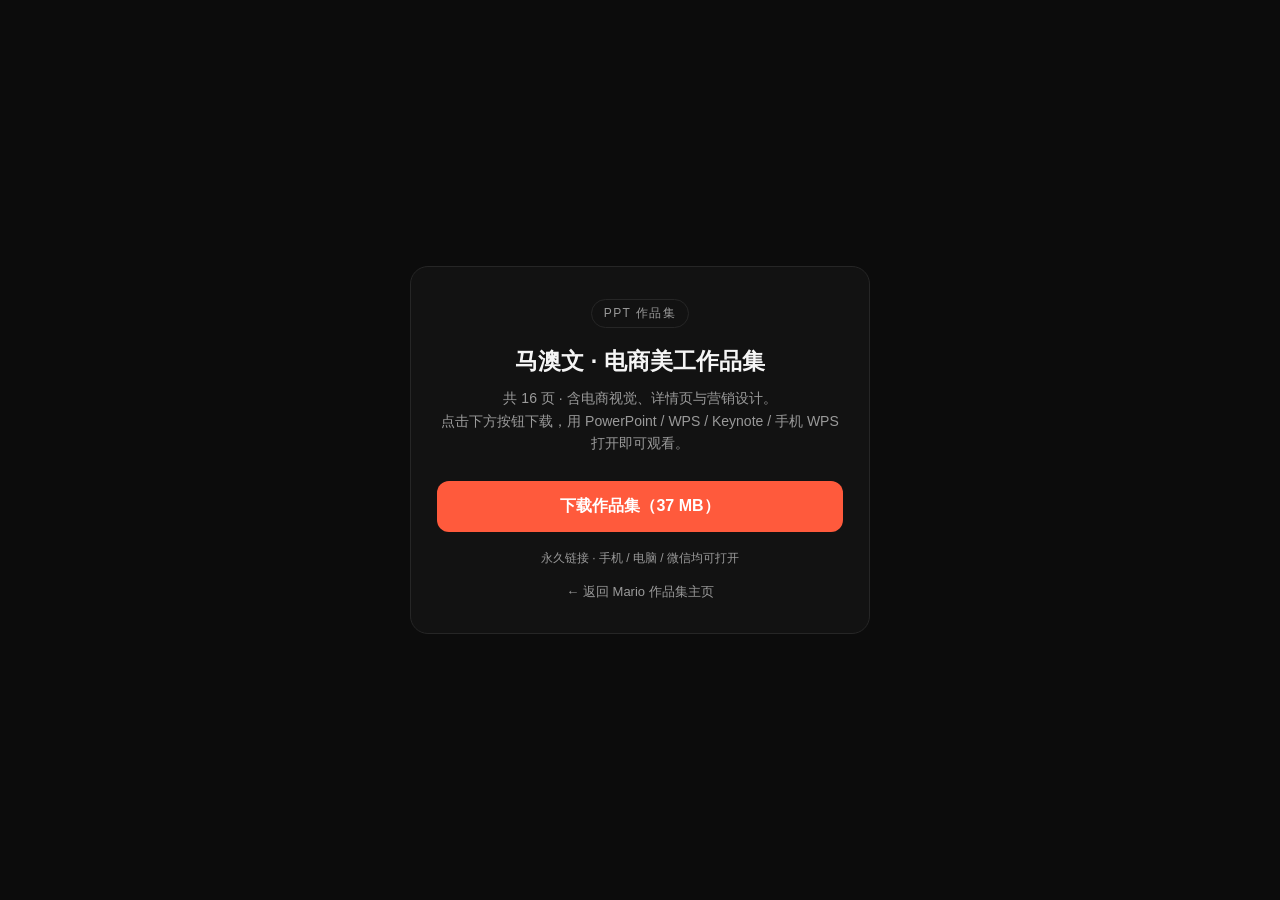
==== pptx.html @ 4f2f7a94 "add ecom pptx portfolio + landing page" ====
<!doctype html>
<html lang="zh-CN">
<head>
<meta charset="UTF-8" />
<meta name="viewport" content="width=device-width, initial-scale=1.0, viewport-fit=cover" />
<title>马澳文 · 电商美工作品集</title>
<style>
  :root { --bg:#0C0C0C; --fg:#f5f5f5; --muted:#9a9a9a; --line:#262626; --accent:#ff5a3c; }
  * { box-sizing: border-box; margin: 0; padding: 0; }
  body { background: var(--bg); color: var(--fg); font-family: -apple-system, BlinkMacSystemFont, "PingFang SC", "Microsoft YaHei", sans-serif; min-height: 100vh; display: flex; align-items: center; justify-content: center; padding: 24px; }
  .card { width: 100%; max-width: 460px; border: 1px solid var(--line); border-radius: 18px; padding: 32px 26px; background: #121212; text-align: center; }
  .badge { display: inline-block; font-size: 12px; letter-spacing: .12em; color: var(--muted); border: 1px solid var(--line); border-radius: 999px; padding: 5px 12px; margin-bottom: 18px; }
  h1 { font-size: 23px; line-height: 1.35; margin-bottom: 10px; }
  p.sub { color: var(--muted); font-size: 14px; line-height: 1.6; margin-bottom: 26px; }
  a.btn { display: block; width: 100%; padding: 15px; border-radius: 12px; background: var(--accent); color: #fff; text-decoration: none; font-size: 16px; font-weight: 600; transition: opacity .15s; }
  a.btn:active { opacity: .85; }
  .meta { margin-top: 18px; font-size: 12px; color: var(--muted); }
  .back { display: block; margin-top: 16px; font-size: 13px; color: var(--muted); text-decoration: none; }
  .back:hover { color: var(--fg); }
</style>
</head>
<body>
  <div class="card">
    <span class="badge">PPT 作品集</span>
    <h1>马澳文 · 电商美工作品集</h1>
    <p class="sub">共 16 页 · 含电商视觉、详情页与营销设计。<br/>点击下方按钮下载，用 PowerPoint / WPS / Keynote / 手机 WPS 打开即可观看。</p>
    <a class="btn" href="./maaowen-ecom-portfolio.pptx" download>下载作品集（37 MB）</a>
    <div class="meta">永久链接 · 手机 / 电脑 / 微信均可打开</div>
    <a class="back" href="./">← 返回 Mario 作品集主页</a>
  </div>
</body>
</html>
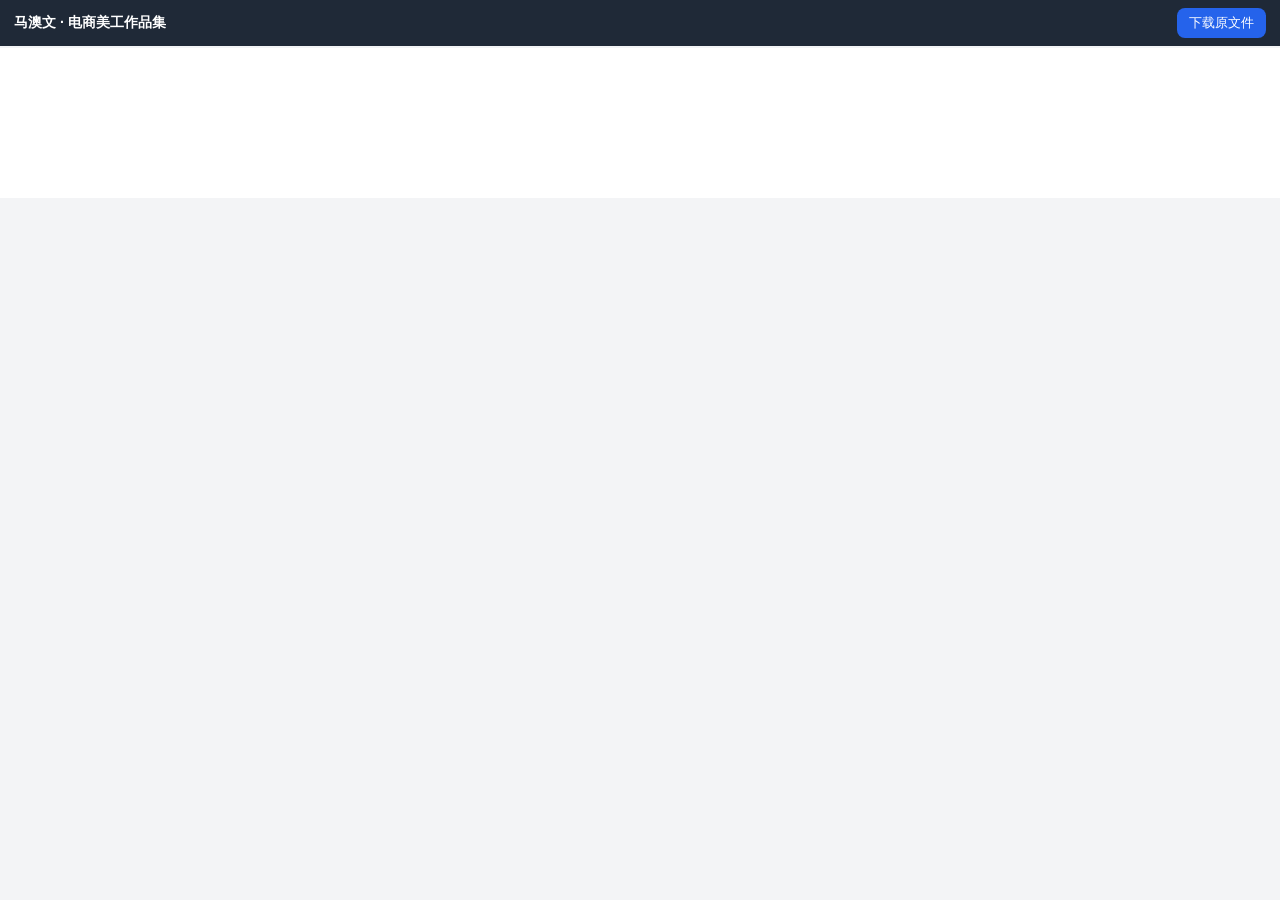
==== commit 67762ce0: "pptx viewer: embed Office Online (in-browser, no download)" ====
--- a/pptx.html
+++ b/pptx.html
@@ -1,32 +1,29 @@
-<!doctype html>
+<!DOCTYPE html>
 <html lang="zh-CN">
 <head>
-<meta charset="UTF-8" />
-<meta name="viewport" content="width=device-width, initial-scale=1.0, viewport-fit=cover" />
-<title>马澳文 · 电商美工作品集</title>
+<meta charset="utf-8">
+<meta name="viewport" content="width=device-width,initial-scale=1,maximum-scale=1,user-scalable=no">
+<title>马澳文 · 电商美工作品集（在线浏览）</title>
 <style>
-  :root { --bg:#0C0C0C; --fg:#f5f5f5; --muted:#9a9a9a; --line:#262626; --accent:#ff5a3c; }
-  * { box-sizing: border-box; margin: 0; padding: 0; }
-  body { background: var(--bg); color: var(--fg); font-family: -apple-system, BlinkMacSystemFont, "PingFang SC", "Microsoft YaHei", sans-serif; min-height: 100vh; display: flex; align-items: center; justify-content: center; padding: 24px; }
-  .card { width: 100%; max-width: 460px; border: 1px solid var(--line); border-radius: 18px; padding: 32px 26px; background: #121212; text-align: center; }
-  .badge { display: inline-block; font-size: 12px; letter-spacing: .12em; color: var(--muted); border: 1px solid var(--line); border-radius: 999px; padding: 5px 12px; margin-bottom: 18px; }
-  h1 { font-size: 23px; line-height: 1.35; margin-bottom: 10px; }
-  p.sub { color: var(--muted); font-size: 14px; line-height: 1.6; margin-bottom: 26px; }
-  a.btn { display: block; width: 100%; padding: 15px; border-radius: 12px; background: var(--accent); color: #fff; text-decoration: none; font-size: 16px; font-weight: 600; transition: opacity .15s; }
-  a.btn:active { opacity: .85; }
-  .meta { margin-top: 18px; font-size: 12px; color: var(--muted); }
-  .back { display: block; margin-top: 16px; font-size: 13px; color: var(--muted); text-decoration: none; }
-  .back:hover { color: var(--fg); }
+  *{margin:0;padding:0;box-sizing:border-box}
+  html,body{height:100%;background:#f3f4f6;font-family:-apple-system,"PingFang SC","Microsoft YaHei",sans-serif}
+  .top{position:fixed;top:0;left:0;right:0;z-index:10;display:flex;align-items:center;gap:10px;padding:8px 14px;background:#1f2937;color:#fff}
+  .top .t{font-size:14px;font-weight:600}
+  .top a{margin-left:auto;font-size:13px;color:#fff;background:#2563eb;padding:6px 12px;border-radius:8px;text-decoration:none}
+  iframe{position:fixed;top:48px;left:0;right:0;bottom:0;width:100%;border:0;background:#fff}
+  .tip{position:fixed;bottom:10px;left:50%;transform:translateX(-50%);z-index:11;font-size:12px;color:#374151;background:rgba(255,255,255,.92);padding:6px 12px;border-radius:20px;box-shadow:0 2px 10px rgba(0,0,0,.12);display:none}
 </style>
 </head>
 <body>
-  <div class="card">
-    <span class="badge">PPT 作品集</span>
-    <h1>马澳文 · 电商美工作品集</h1>
-    <p class="sub">共 16 页 · 含电商视觉、详情页与营销设计。<br/>点击下方按钮下载，用 PowerPoint / WPS / Keynote / 手机 WPS 打开即可观看。</p>
-    <a class="btn" href="./maaowen-ecom-portfolio.pptx" download>下载作品集（37 MB）</a>
-    <div class="meta">永久链接 · 手机 / 电脑 / 微信均可打开</div>
-    <a class="back" href="./">← 返回 Mario 作品集主页</a>
+  <div class="top">
+    <span class="t">马澳文 · 电商美工作品集</span>
+    <a href="maaowen-ecom-portfolio.pptx" download>下载原文件</a>
   </div>
+  <iframe src="https://view.officeapps.live.com/op/embed.aspx?src=https%3A%2F%2Ffrannksavalza-source.github.io%2Fmaaowen-ecom-portfolio.pptx"></iframe>
+  <div class="tip" id="tip">微信里若打不开查看器，点右上角「…」→「在浏览器打开」</div>
+  <script>
+    // 检测微信环境，提示用浏览器打开
+    if(/MicroMessenger/i.test(navigator.userAgent)){document.getElementById('tip').style.display='block';}
+  </script>
 </body>
 </html>
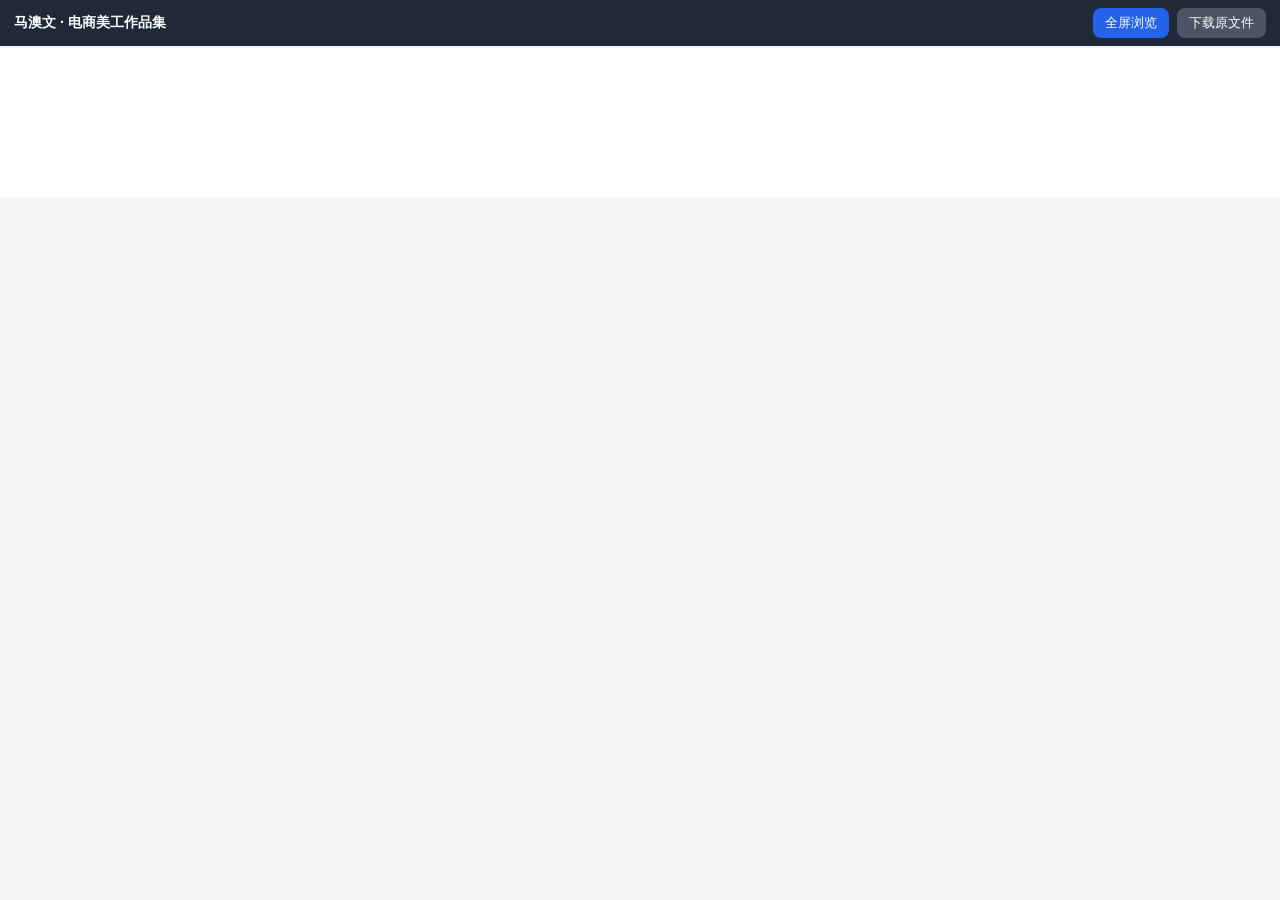
==== commit 9d3aade3: "fix pptx preview: use view.aspx fullscreen + add aspect ratio" ====
--- a/pptx.html
+++ b/pptx.html
@@ -8,21 +8,25 @@
   *{margin:0;padding:0;box-sizing:border-box}
   html,body{height:100%;background:#f3f4f6;font-family:-apple-system,"PingFang SC","Microsoft YaHei",sans-serif}
   .top{position:fixed;top:0;left:0;right:0;z-index:10;display:flex;align-items:center;gap:10px;padding:8px 14px;background:#1f2937;color:#fff}
-  .top .t{font-size:14px;font-weight:600}
-  .top a{margin-left:auto;font-size:13px;color:#fff;background:#2563eb;padding:6px 12px;border-radius:8px;text-decoration:none}
+  .top .t{font-size:14px;font-weight:600;white-space:nowrap;overflow:hidden;text-overflow:ellipsis}
+  .top .actions{margin-left:auto;display:flex;gap:8px}
+  .top a{font-size:13px;color:#fff;background:#2563eb;padding:6px 12px;border-radius:8px;text-decoration:none;white-space:nowrap}
+  .top a.secondary{background:#4b5563}
   iframe{position:fixed;top:48px;left:0;right:0;bottom:0;width:100%;border:0;background:#fff}
-  .tip{position:fixed;bottom:10px;left:50%;transform:translateX(-50%);z-index:11;font-size:12px;color:#374151;background:rgba(255,255,255,.92);padding:6px 12px;border-radius:20px;box-shadow:0 2px 10px rgba(0,0,0,.12);display:none}
+  .tip{position:fixed;bottom:10px;left:50%;transform:translateX(-50%);z-index:11;font-size:12px;color:#374151;background:rgba(255,255,255,.92);padding:6px 12px;border-radius:20px;box-shadow:0 2px 10px rgba(0,0,0,.12);display:none;max-width:90%;text-align:center}
 </style>
 </head>
 <body>
   <div class="top">
     <span class="t">马澳文 · 电商美工作品集</span>
-    <a href="maaowen-ecom-portfolio.pptx" download>下载原文件</a>
+    <div class="actions">
+      <a id="fullscreen" href="https://view.officeapps.live.com/op/view.aspx?src=https%3A%2F%2Ffrannksavalza-source.github.io%2Fmaaowen-ecom-portfolio.pptx" target="_blank">全屏浏览</a>
+      <a class="secondary" href="maaowen-ecom-portfolio.pptx" download>下载原文件</a>
+    </div>
   </div>
-  <iframe src="https://view.officeapps.live.com/op/embed.aspx?src=https%3A%2F%2Ffrannksavalza-source.github.io%2Fmaaowen-ecom-portfolio.pptx"></iframe>
-  <div class="tip" id="tip">微信里若打不开查看器，点右上角「…」→「在浏览器打开」</div>
+  <iframe src="https://view.officeapps.live.com/op/embed.aspx?src=https%3A%2F%2Ffrannksavalza-source.github.io%2Fmaaowen-ecom-portfolio.pptx&wdAr=1.7777777777777777"></iframe>
+  <div class="tip" id="tip">微信里若预览加载不完整，点右上角「…」→「在浏览器打开」，或点右上角「全屏浏览」</div>
   <script>
-    // 检测微信环境，提示用浏览器打开
     if(/MicroMessenger/i.test(navigator.userAgent)){document.getElementById('tip').style.display='block';}
   </script>
 </body>
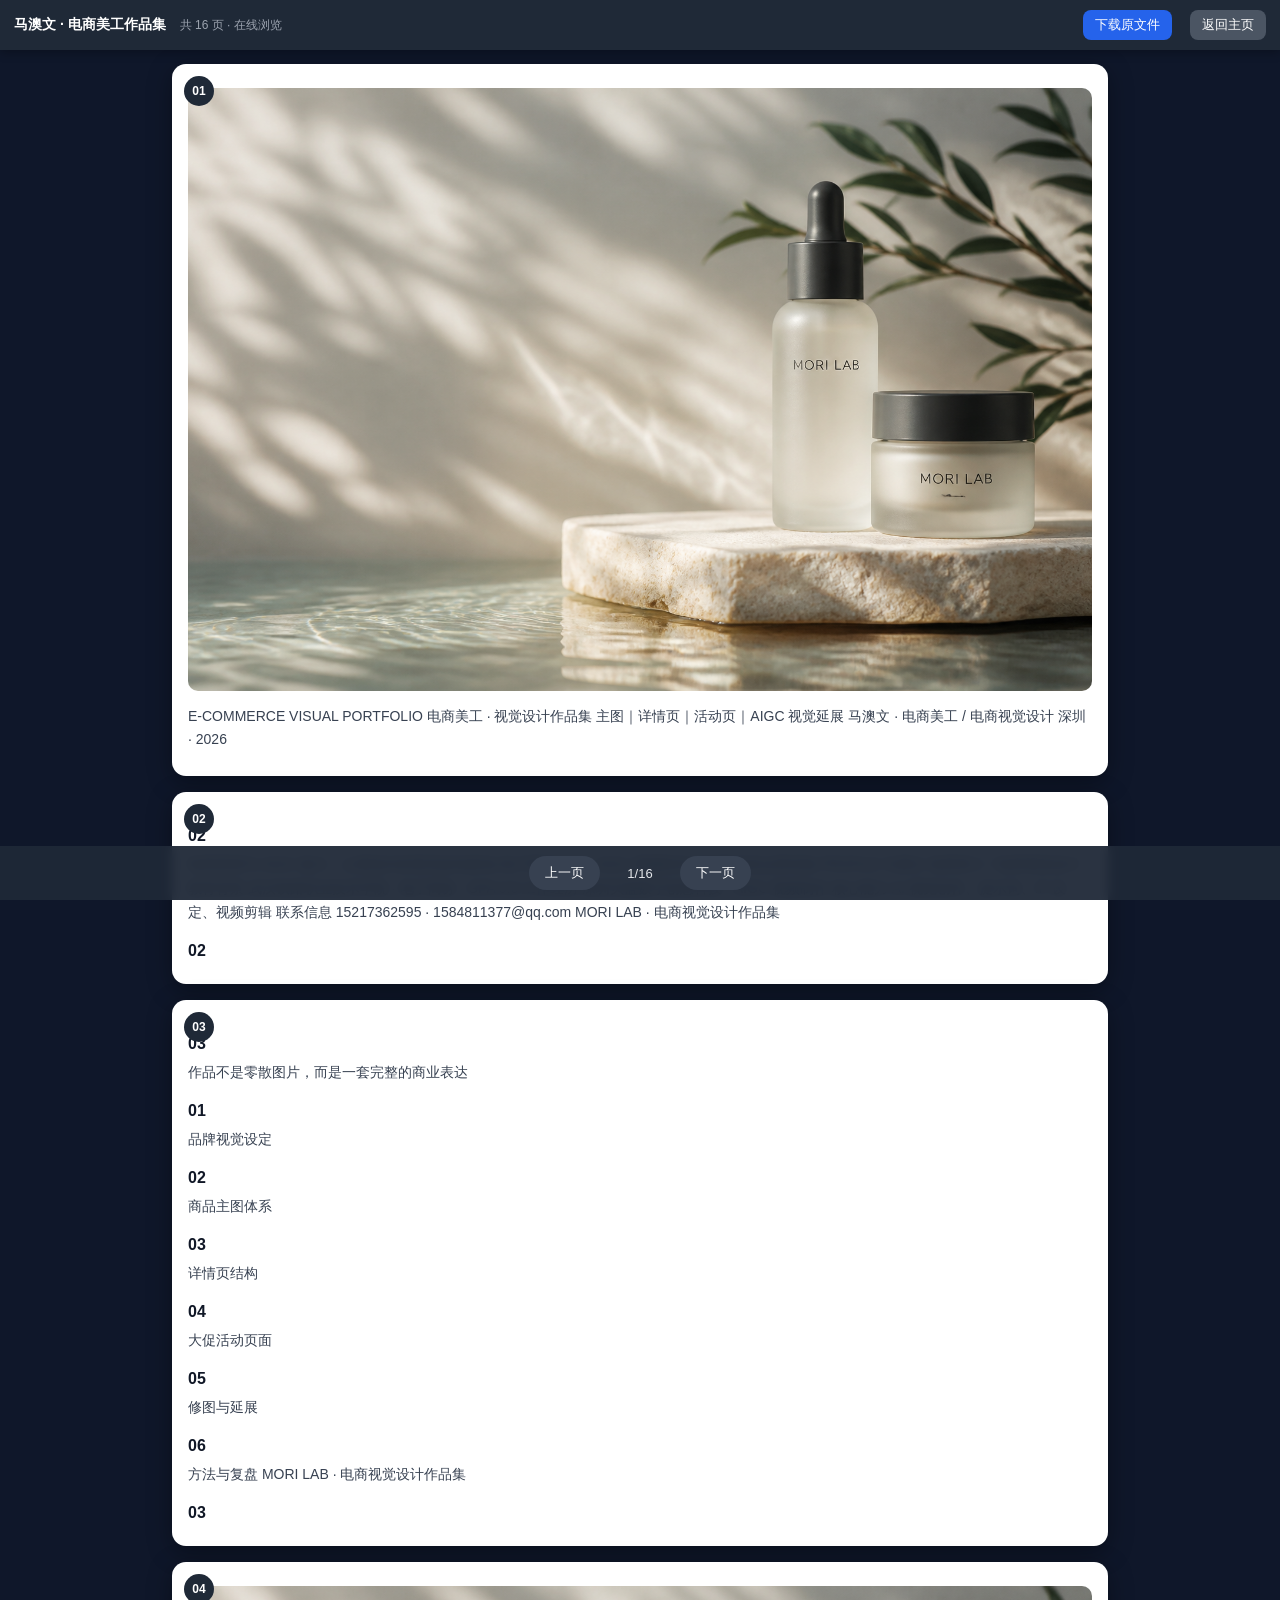
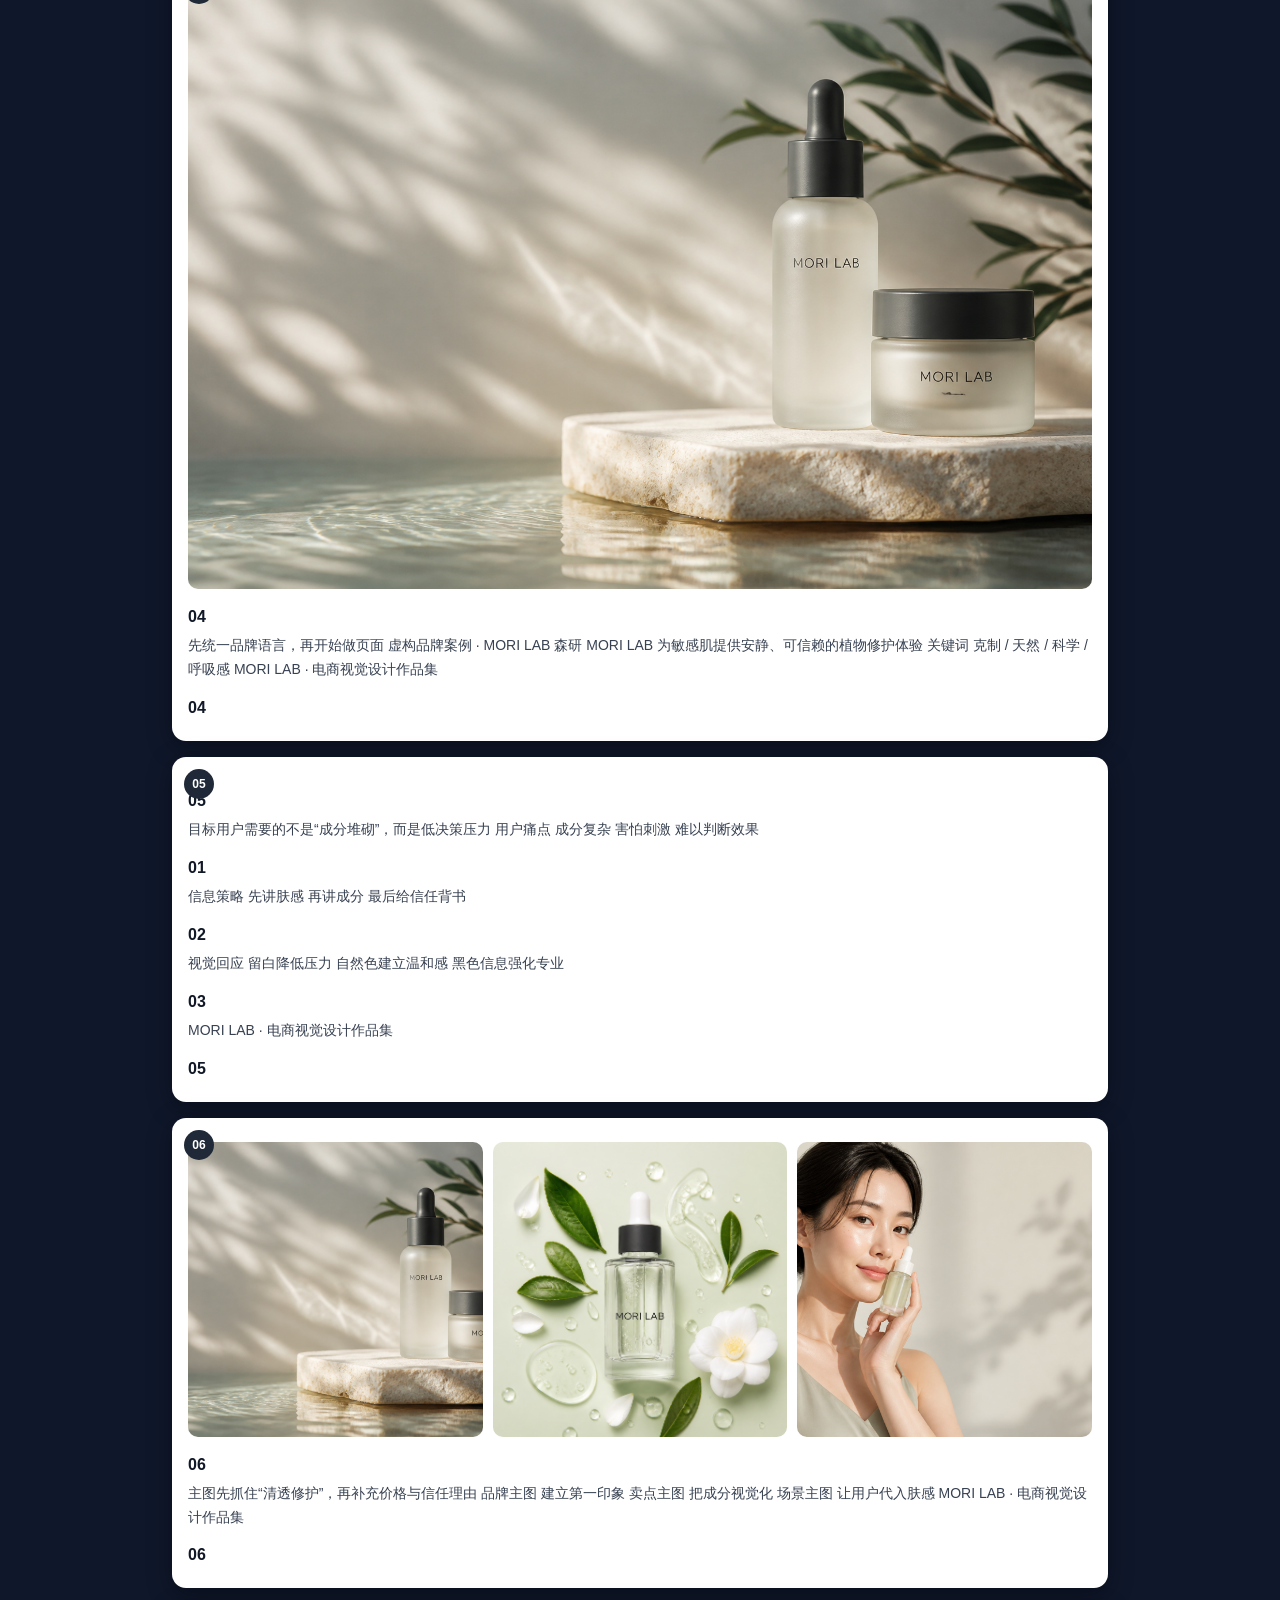
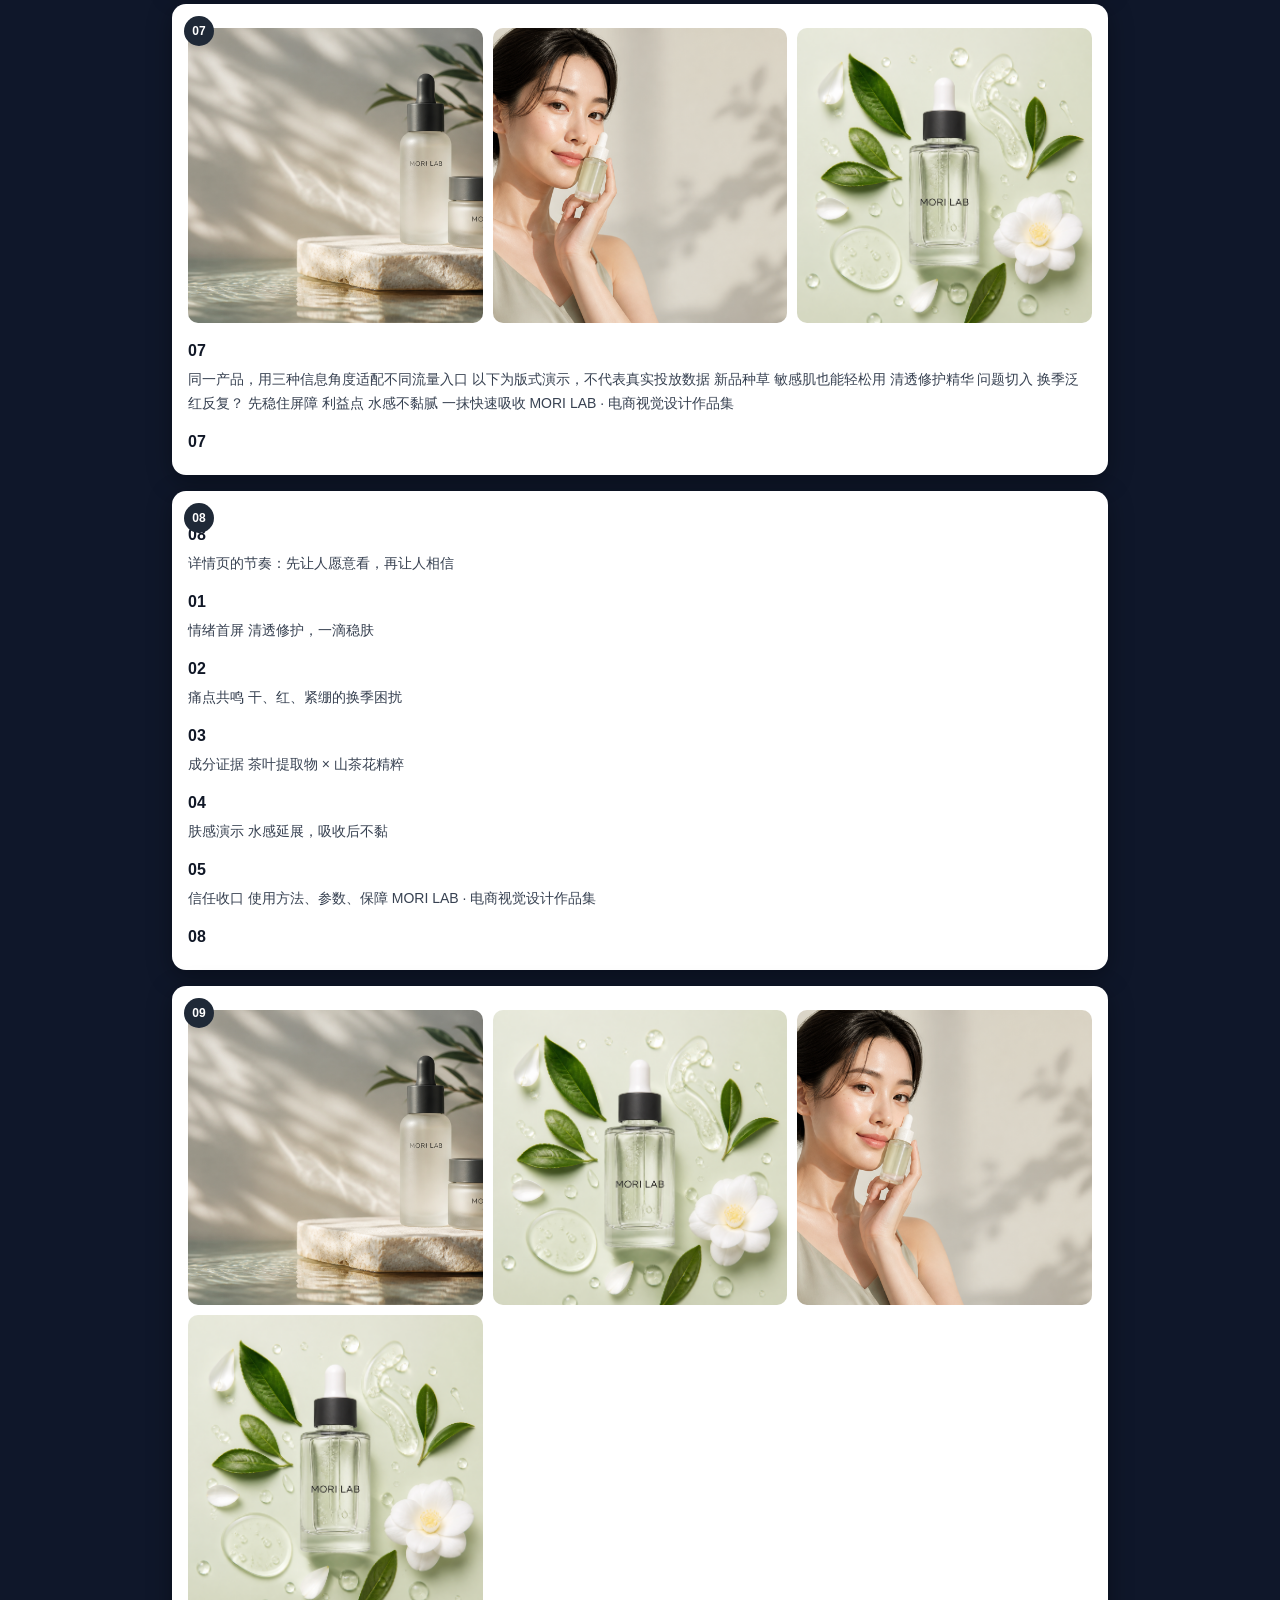
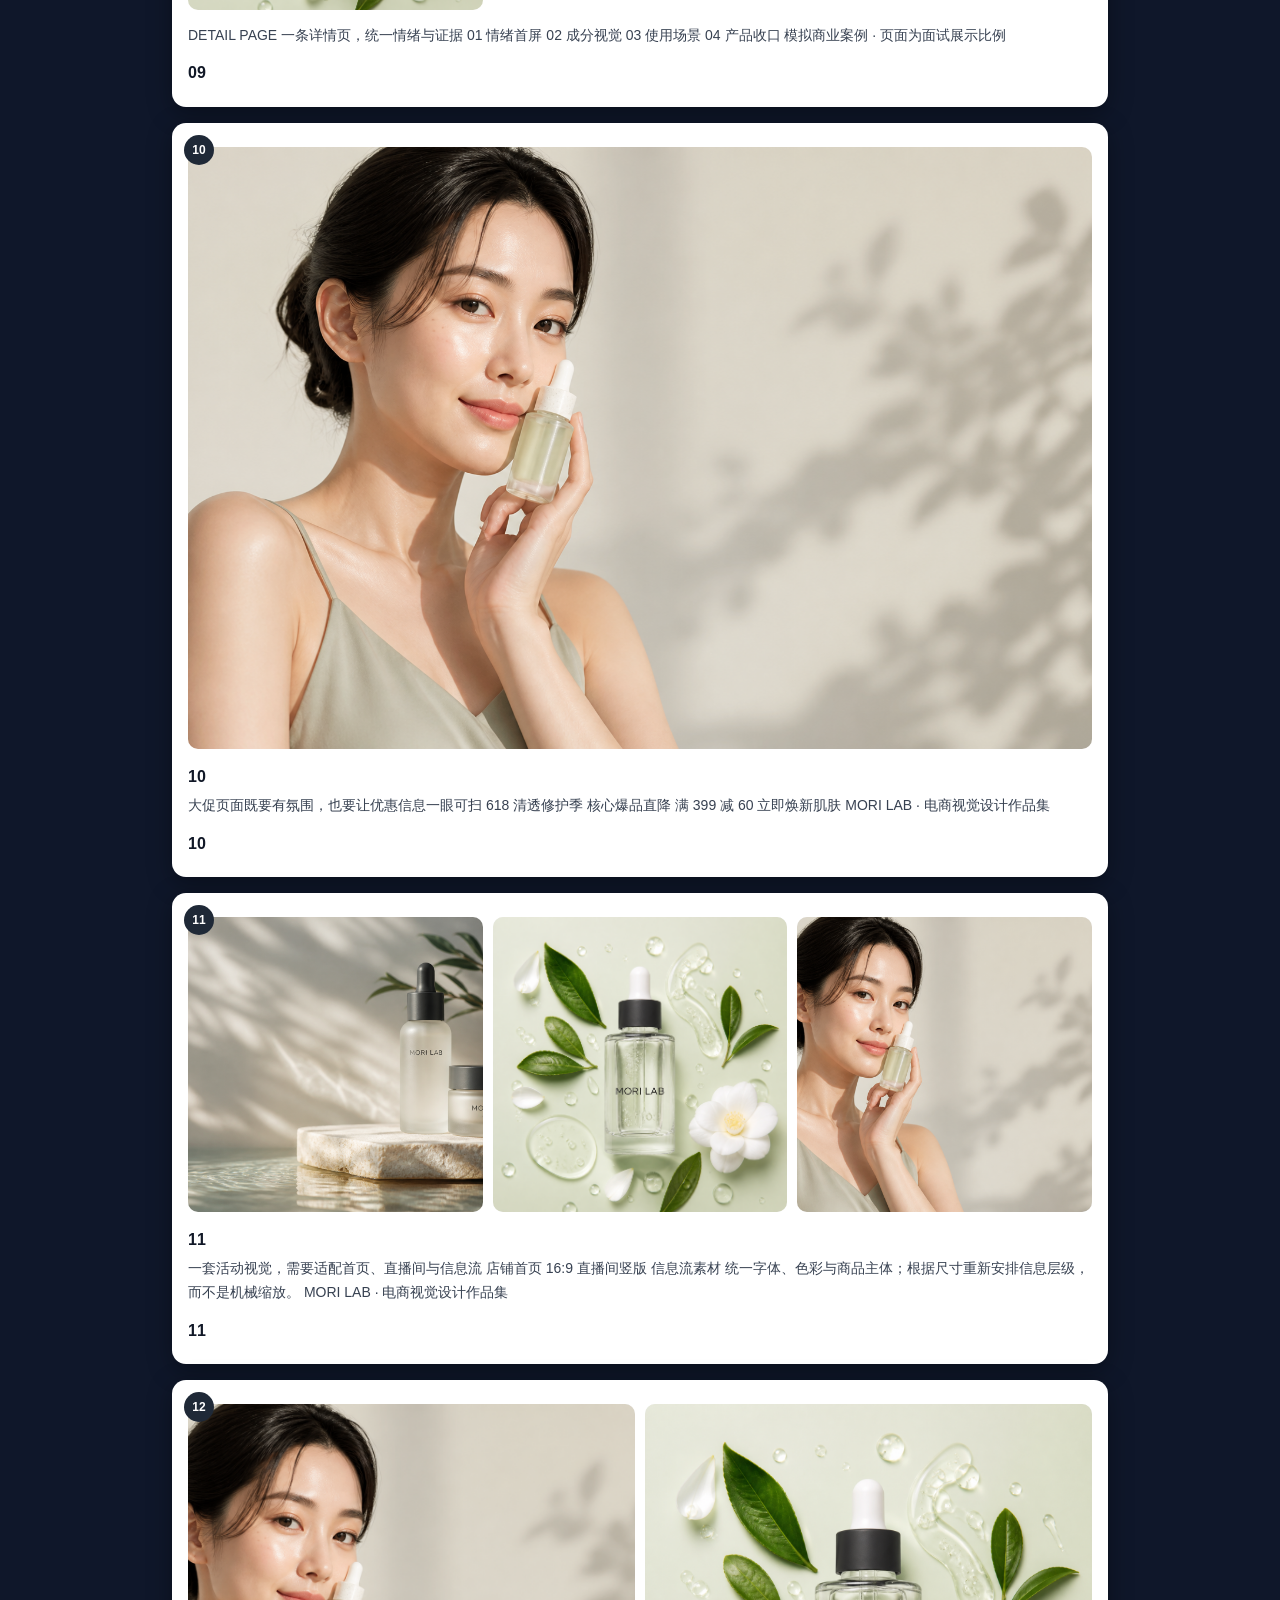
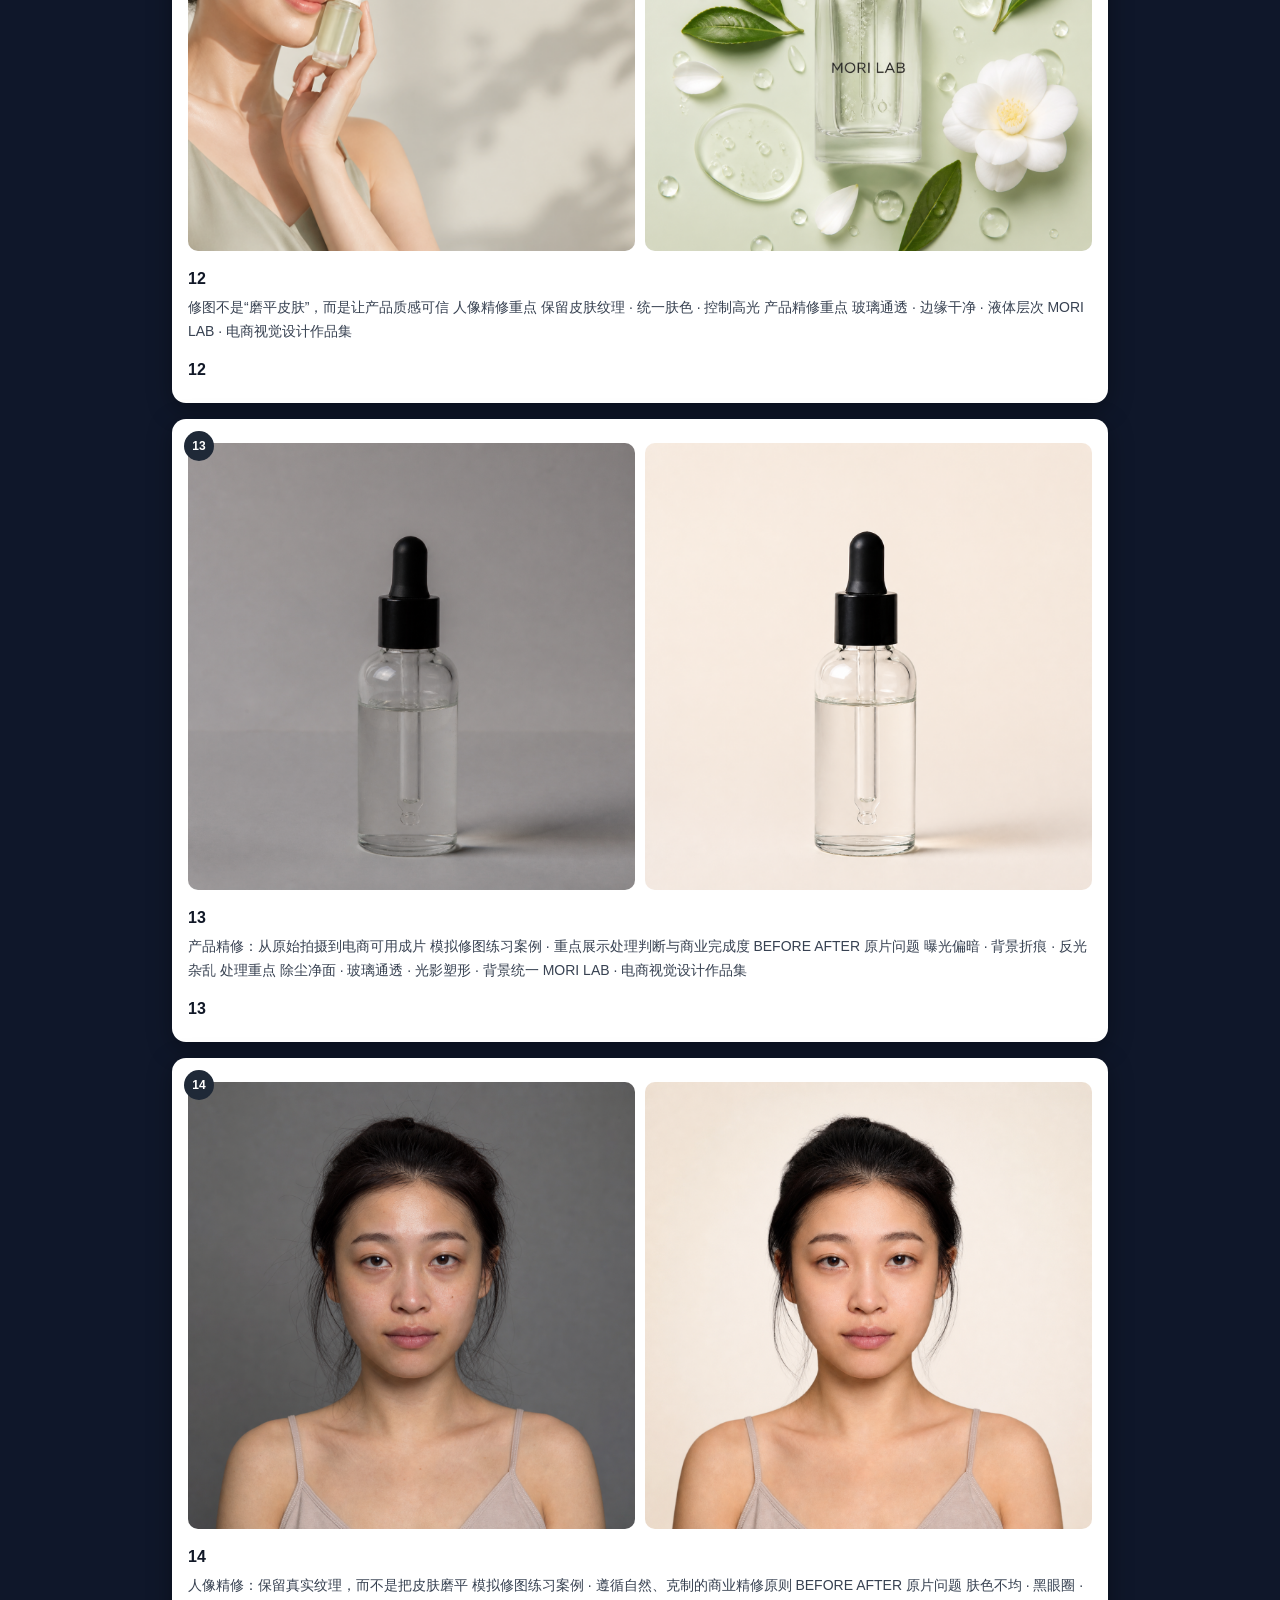
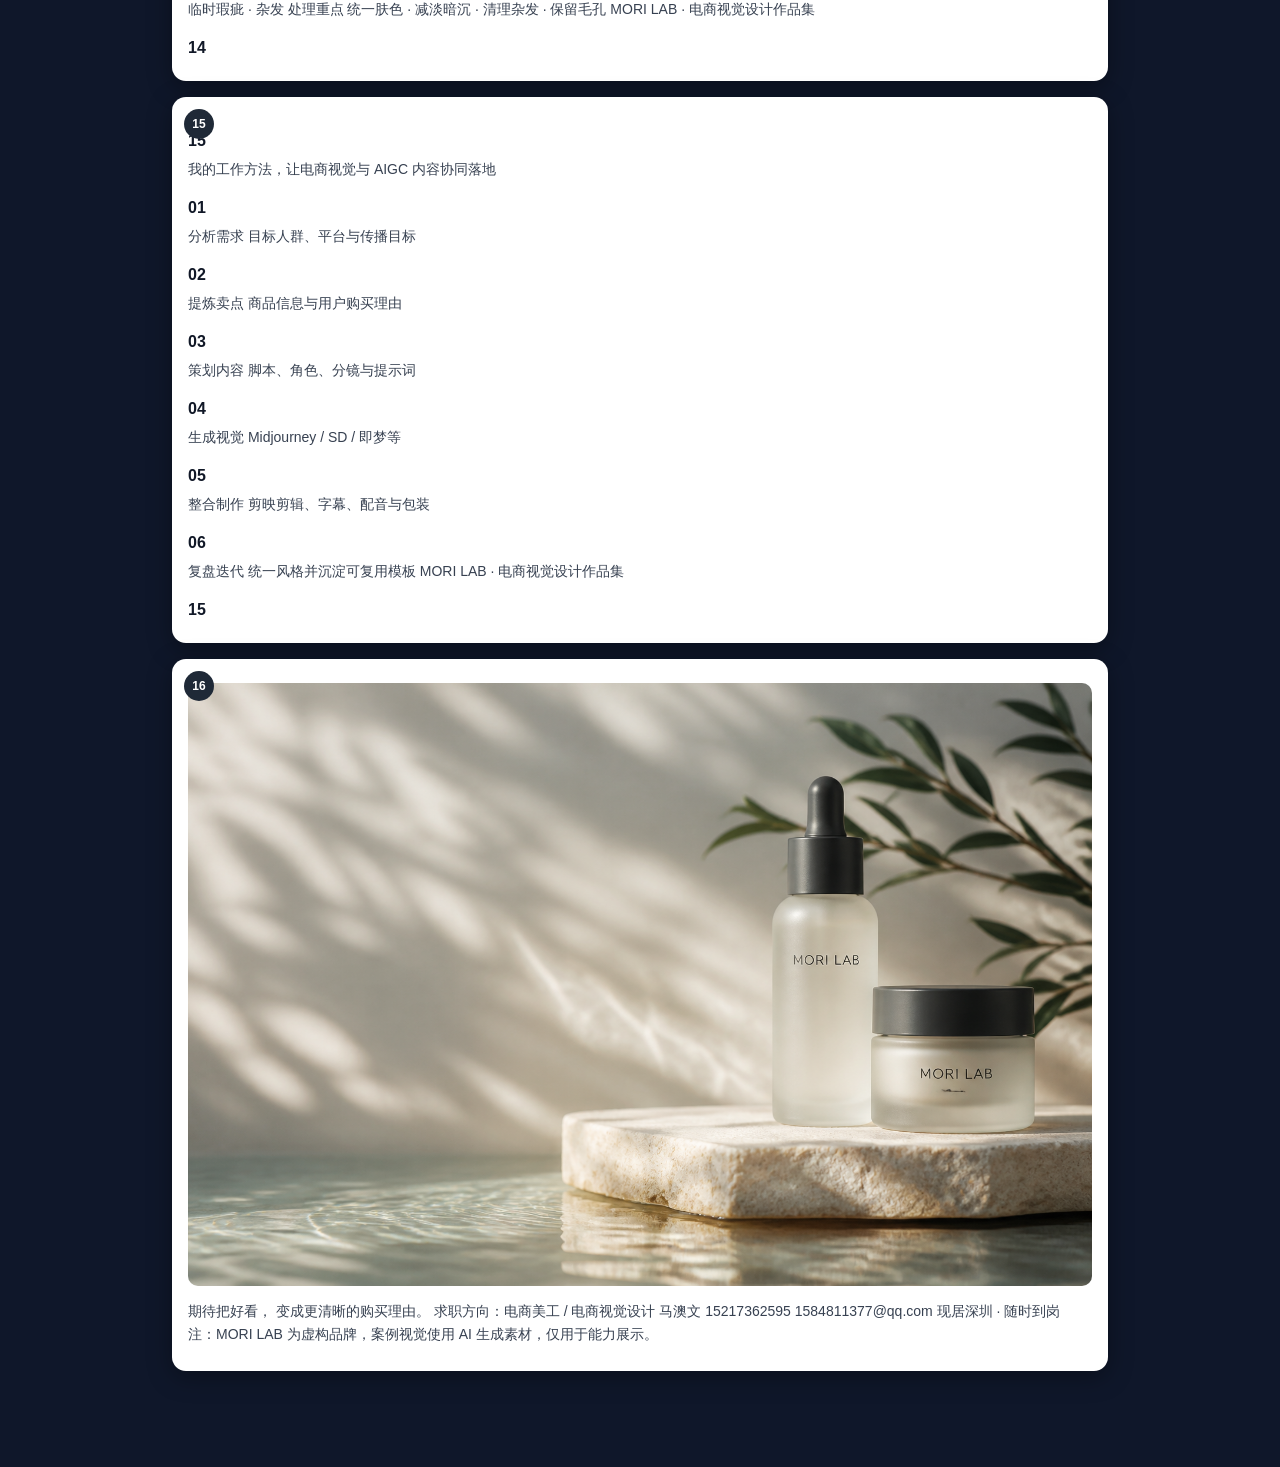
==== commit ec639b38: "pptx gallery: extract images+text, build clean self-hosted viewer" ====
--- a/pptx.html
+++ b/pptx.html
@@ -2,32 +2,81 @@
 <html lang="zh-CN">
 <head>
 <meta charset="utf-8">
-<meta name="viewport" content="width=device-width,initial-scale=1,maximum-scale=1,user-scalable=no">
+<meta name="viewport" content="width=device-width,initial-scale=1,maximum-scale=1,user-scalable=yes">
 <title>马澳文 · 电商美工作品集（在线浏览）</title>
 <style>
   *{margin:0;padding:0;box-sizing:border-box}
-  html,body{height:100%;background:#f3f4f6;font-family:-apple-system,"PingFang SC","Microsoft YaHei",sans-serif}
-  .top{position:fixed;top:0;left:0;right:0;z-index:10;display:flex;align-items:center;gap:10px;padding:8px 14px;background:#1f2937;color:#fff}
-  .top .t{font-size:14px;font-weight:600;white-space:nowrap;overflow:hidden;text-overflow:ellipsis}
-  .top .actions{margin-left:auto;display:flex;gap:8px}
-  .top a{font-size:13px;color:#fff;background:#2563eb;padding:6px 12px;border-radius:8px;text-decoration:none;white-space:nowrap}
-  .top a.secondary{background:#4b5563}
-  iframe{position:fixed;top:48px;left:0;right:0;bottom:0;width:100%;border:0;background:#fff}
-  .tip{position:fixed;bottom:10px;left:50%;transform:translateX(-50%);z-index:11;font-size:12px;color:#374151;background:rgba(255,255,255,.92);padding:6px 12px;border-radius:20px;box-shadow:0 2px 10px rgba(0,0,0,.12);display:none;max-width:90%;text-align:center}
+  html,body{background:#0f172a;font-family:-apple-system,"PingFang SC","Microsoft YaHei",sans-serif}
+  .top{position:sticky;top:0;z-index:20;display:flex;align-items:center;gap:10px;padding:10px 14px;background:#1f2937;color:#fff;box-shadow:0 2px 10px rgba(0,0,0,.3)}
+  .top .t{font-size:14px;font-weight:600}
+  .top .meta{font-size:12px;color:#9ca3af;margin-left:4px}
+  .top a{margin-left:auto;font-size:13px;color:#fff;background:#2563eb;padding:6px 12px;border-radius:8px;text-decoration:none;white-space:nowrap}
+  .top a.secondary{background:#4b5563;margin-left:8px}
+  .wrap{max-width:960px;margin:0 auto;padding:14px 12px 80px}
+  .slide{background:#fff;border-radius:14px;margin-bottom:16px;padding:16px;box-shadow:0 6px 24px rgba(0,0,0,.35);position:relative}
+  .num{position:absolute;top:12px;left:12px;background:#1f2937;color:#fff;font-size:12px;font-weight:700;width:30px;height:30px;display:flex;align-items:center;justify-content:center;border-radius:50%}
+  .imgs{margin-top:8px}
+  .imgs img{width:100%;border-radius:10px;display:block;margin-bottom:10px;background:#f3f4f6}
+  .imgs.multi{display:grid;grid-template-columns:repeat(auto-fit,minmax(220px,1fr));gap:10px}
+  .imgs.multi img{margin-bottom:0;height:100%;object-fit:cover}
+  .text{margin-top:14px;color:#1f2937;line-height:1.7}
+  .text h4{font-size:16px;font-weight:700;margin:12px 0 4px;color:#111827}
+  .text p{font-size:14px;margin-bottom:8px;color:#374151}
+  .bar{position:fixed;bottom:0;left:0;right:0;z-index:20;display:flex;gap:10px;justify-content:center;padding:10px;background:rgba(31,41,55,.95);backdrop-filter:blur(6px)}
+  .bar button{font-size:13px;color:#fff;background:#374151;border:0;padding:8px 16px;border-radius:20px;cursor:pointer}
+  .bar .p{color:#e5e7eb;font-size:13px;align-self:center;min-width:60px;text-align:center}
+  @media (max-width:600px){
+    .imgs.multi{grid-template-columns:1fr}
+    .text h4{font-size:15px}
+  }
 </style>
 </head>
 <body>
   <div class="top">
-    <span class="t">马澳文 · 电商美工作品集</span>
-    <div class="actions">
-      <a id="fullscreen" href="https://view.officeapps.live.com/op/view.aspx?src=https%3A%2F%2Ffrannksavalza-source.github.io%2Fmaaowen-ecom-portfolio.pptx" target="_blank">全屏浏览</a>
-      <a class="secondary" href="maaowen-ecom-portfolio.pptx" download>下载原文件</a>
-    </div>
+    <span class="t">马澳文 · 电商美工作品集</span><span class="meta">共 16 页 · 在线浏览</span>
+    <a href="maaowen-ecom-portfolio.pptx" download>下载原文件</a>
+    <a class="secondary" href="./">返回主页</a>
   </div>
-  <iframe src="https://view.officeapps.live.com/op/embed.aspx?src=https%3A%2F%2Ffrannksavalza-source.github.io%2Fmaaowen-ecom-portfolio.pptx&wdAr=1.7777777777777777"></iframe>
-  <div class="tip" id="tip">微信里若预览加载不完整，点右上角「…」→「在浏览器打开」，或点右上角「全屏浏览」</div>
+  <div class="wrap" id="wrap">
+<section class="slide" id="s1"><span class="num">01</span><div class="imgs single"><img src="pptx-assets/image.png" loading="lazy" alt="第1页"></div><div class="text"><p>E-COMMERCE VISUAL PORTFOLIO 电商美工 · 视觉设计作品集 主图｜详情页｜活动页｜AIGC 视觉延展 马澳文  ·  电商美工 / 电商视觉设计 深圳 · 2026</p></div></section>
+<section class="slide" id="s2"><span class="num">02</span><div class="text"><h4>02</h4><p>电商思维与 AIGC 能力，让视觉内容更高效地落地 电子商务专业 · AIGC 视频制作与电商内容运营经验 PROFILE 马澳文 电商美工 / 电商视觉设计 教育背景 武汉铁路职业技术学院 · 电子商务 · GPA 3.6 工作经历 深圳贝盈数字创意科技 · AIGC 视频制作 核心能力 AI 视觉创作、提示词、IP 设定、视频剪辑 联系信息 15217362595 · 1584811377@qq.com MORI LAB · 电商视觉设计作品集</p><h4>02</h4></div></section>
+<section class="slide" id="s3"><span class="num">03</span><div class="text"><h4>03</h4><p>作品不是零散图片，而是一套完整的商业表达</p><h4>01</h4><p>品牌视觉设定</p><h4>02</h4><p>商品主图体系</p><h4>03</h4><p>详情页结构</p><h4>04</h4><p>大促活动页面</p><h4>05</h4><p>修图与延展</p><h4>06</h4><p>方法与复盘 MORI LAB · 电商视觉设计作品集</p><h4>03</h4></div></section>
+<section class="slide" id="s4"><span class="num">04</span><div class="imgs single"><img src="pptx-assets/image2.png" loading="lazy" alt="第4页"></div><div class="text"><h4>04</h4><p>先统一品牌语言，再开始做页面 虚构品牌案例 · MORI LAB 森研 MORI LAB 为敏感肌提供安静、可信赖的植物修护体验 关键词 克制 / 天然 / 科学 / 呼吸感 MORI LAB · 电商视觉设计作品集</p><h4>04</h4></div></section>
+<section class="slide" id="s5"><span class="num">05</span><div class="text"><h4>05</h4><p>目标用户需要的不是“成分堆砌”，而是低决策压力 用户痛点 成分复杂 害怕刺激 难以判断效果</p><h4>01</h4><p>信息策略 先讲肤感 再讲成分 最后给信任背书</p><h4>02</h4><p>视觉回应 留白降低压力 自然色建立温和感 黑色信息强化专业</p><h4>03</h4><p>MORI LAB · 电商视觉设计作品集</p><h4>05</h4></div></section>
+<section class="slide" id="s6"><span class="num">06</span><div class="imgs multi"><img src="pptx-assets/image3.png" loading="lazy" alt="第6页"><img src="pptx-assets/image4.png" loading="lazy" alt="第6页"><img src="pptx-assets/image5.png" loading="lazy" alt="第6页"></div><div class="text"><h4>06</h4><p>主图先抓住“清透修护”，再补充价格与信任理由 品牌主图 建立第一印象 卖点主图 把成分视觉化 场景主图 让用户代入肤感 MORI LAB · 电商视觉设计作品集</p><h4>06</h4></div></section>
+<section class="slide" id="s7"><span class="num">07</span><div class="imgs multi"><img src="pptx-assets/image6.png" loading="lazy" alt="第7页"><img src="pptx-assets/image7.png" loading="lazy" alt="第7页"><img src="pptx-assets/image8.png" loading="lazy" alt="第7页"></div><div class="text"><h4>07</h4><p>同一产品，用三种信息角度适配不同流量入口 以下为版式演示，不代表真实投放数据 新品种草 敏感肌也能轻松用 清透修护精华 问题切入 换季泛红反复？ 先稳住屏障 利益点 水感不黏腻 一抹快速吸收 MORI LAB · 电商视觉设计作品集</p><h4>07</h4></div></section>
+<section class="slide" id="s8"><span class="num">08</span><div class="text"><h4>08</h4><p>详情页的节奏：先让人愿意看，再让人相信</p><h4>01</h4><p>情绪首屏 清透修护，一滴稳肤</p><h4>02</h4><p>痛点共鸣 干、红、紧绷的换季困扰</p><h4>03</h4><p>成分证据 茶叶提取物 × 山茶花精粹</p><h4>04</h4><p>肤感演示 水感延展，吸收后不黏</p><h4>05</h4><p>信任收口 使用方法、参数、保障 MORI LAB · 电商视觉设计作品集</p><h4>08</h4></div></section>
+<section class="slide" id="s9"><span class="num">09</span><div class="imgs multi"><img src="pptx-assets/image9.png" loading="lazy" alt="第9页"><img src="pptx-assets/image10.png" loading="lazy" alt="第9页"><img src="pptx-assets/image11.png" loading="lazy" alt="第9页"><img src="pptx-assets/image12.png" loading="lazy" alt="第9页"></div><div class="text"><p>DETAIL PAGE 一条详情页，统一情绪与证据 01 情绪首屏 02 成分视觉 03 使用场景 04 产品收口 模拟商业案例 · 页面为面试展示比例</p><h4>09</h4></div></section>
+<section class="slide" id="s10"><span class="num">10</span><div class="imgs single"><img src="pptx-assets/image13.png" loading="lazy" alt="第10页"></div><div class="text"><h4>10</h4><p>大促页面既要有氛围，也要让优惠信息一眼可扫 618 清透修护季 核心爆品直降 满 399 减 60 立即焕新肌肤 MORI LAB · 电商视觉设计作品集</p><h4>10</h4></div></section>
+<section class="slide" id="s11"><span class="num">11</span><div class="imgs multi"><img src="pptx-assets/image14.png" loading="lazy" alt="第11页"><img src="pptx-assets/image15.png" loading="lazy" alt="第11页"><img src="pptx-assets/image16.png" loading="lazy" alt="第11页"></div><div class="text"><h4>11</h4><p>一套活动视觉，需要适配首页、直播间与信息流 店铺首页 16:9 直播间竖版 信息流素材 统一字体、色彩与商品主体；根据尺寸重新安排信息层级，而不是机械缩放。 MORI LAB · 电商视觉设计作品集</p><h4>11</h4></div></section>
+<section class="slide" id="s12"><span class="num">12</span><div class="imgs multi"><img src="pptx-assets/image17.png" loading="lazy" alt="第12页"><img src="pptx-assets/image18.png" loading="lazy" alt="第12页"></div><div class="text"><h4>12</h4><p>修图不是“磨平皮肤”，而是让产品质感可信 人像精修重点 保留皮肤纹理 · 统一肤色 · 控制高光 产品精修重点 玻璃通透 · 边缘干净 · 液体层次 MORI LAB · 电商视觉设计作品集</p><h4>12</h4></div></section>
+<section class="slide" id="s13"><span class="num">13</span><div class="imgs multi"><img src="pptx-assets/image19.png" loading="lazy" alt="第13页"><img src="pptx-assets/image20.png" loading="lazy" alt="第13页"></div><div class="text"><h4>13</h4><p>产品精修：从原始拍摄到电商可用成片 模拟修图练习案例 · 重点展示处理判断与商业完成度 BEFORE AFTER 原片问题 曝光偏暗 · 背景折痕 · 反光杂乱 处理重点 除尘净面 · 玻璃通透 · 光影塑形 · 背景统一 MORI LAB · 电商视觉设计作品集</p><h4>13</h4></div></section>
+<section class="slide" id="s14"><span class="num">14</span><div class="imgs multi"><img src="pptx-assets/image21.png" loading="lazy" alt="第14页"><img src="pptx-assets/image22.png" loading="lazy" alt="第14页"></div><div class="text"><h4>14</h4><p>人像精修：保留真实纹理，而不是把皮肤磨平 模拟修图练习案例 · 遵循自然、克制的商业精修原则 BEFORE AFTER 原片问题 肤色不均 · 黑眼圈 · 临时瑕疵 · 杂发 处理重点 统一肤色 · 减淡暗沉 · 清理杂发 · 保留毛孔 MORI LAB · 电商视觉设计作品集</p><h4>14</h4></div></section>
+<section class="slide" id="s15"><span class="num">15</span><div class="text"><h4>15</h4><p>我的工作方法，让电商视觉与 AIGC 内容协同落地</p><h4>01</h4><p>分析需求 目标人群、平台与传播目标</p><h4>02</h4><p>提炼卖点 商品信息与用户购买理由</p><h4>03</h4><p>策划内容 脚本、角色、分镜与提示词</p><h4>04</h4><p>生成视觉 Midjourney / SD / 即梦等</p><h4>05</h4><p>整合制作 剪映剪辑、字幕、配音与包装</p><h4>06</h4><p>复盘迭代 统一风格并沉淀可复用模板 MORI LAB · 电商视觉设计作品集</p><h4>15</h4></div></section>
+<section class="slide" id="s16"><span class="num">16</span><div class="imgs single"><img src="pptx-assets/image23.png" loading="lazy" alt="第16页"></div><div class="text"><p>期待把好看， 变成更清晰的购买理由。 求职方向：电商美工 / 电商视觉设计 马澳文 15217362595 1584811377@qq.com 现居深圳 · 随时到岗 注：MORI LAB 为虚构品牌，案例视觉使用 AI 生成素材，仅用于能力展示。</p></div></section>
+  </div>
+  <div class="bar">
+    <button onclick="go(-1)">上一页</button>
+    <span class="p"><span id="cur">1</span>/16</span>
+    <button onclick="go(1)">下一页</button>
+  </div>
   <script>
-    if(/MicroMessenger/i.test(navigator.userAgent)){document.getElementById('tip').style.display='block';}
+    var secs = Array.from(document.querySelectorAll('.slide'));
+    function go(d){
+      var h = window.innerHeight, y = window.scrollY;
+      var best = 0, bestDist = Infinity;
+      secs.forEach(function(s,i){
+        var rect = s.getBoundingClientRect();
+        var dist = Math.abs(rect.top - 60);
+        if(dist < bestDist){ bestDist = dist; best = i; }
+      });
+      var next = Math.max(0, Math.min(secs.length-1, best + d));
+      secs[next].scrollIntoView({behavior:'smooth', block:'start'});
+    }
+    var io = new IntersectionObserver(function(es){
+      es.forEach(function(e){ if(e.isIntersecting){ document.getElementById('cur').textContent = e.target.id.replace('s',''); } });
+    }, {rootMargin:'-40% 0px -55% 0px'});
+    secs.forEach(function(s){ io.observe(s); });
   </script>
 </body>
 </html>
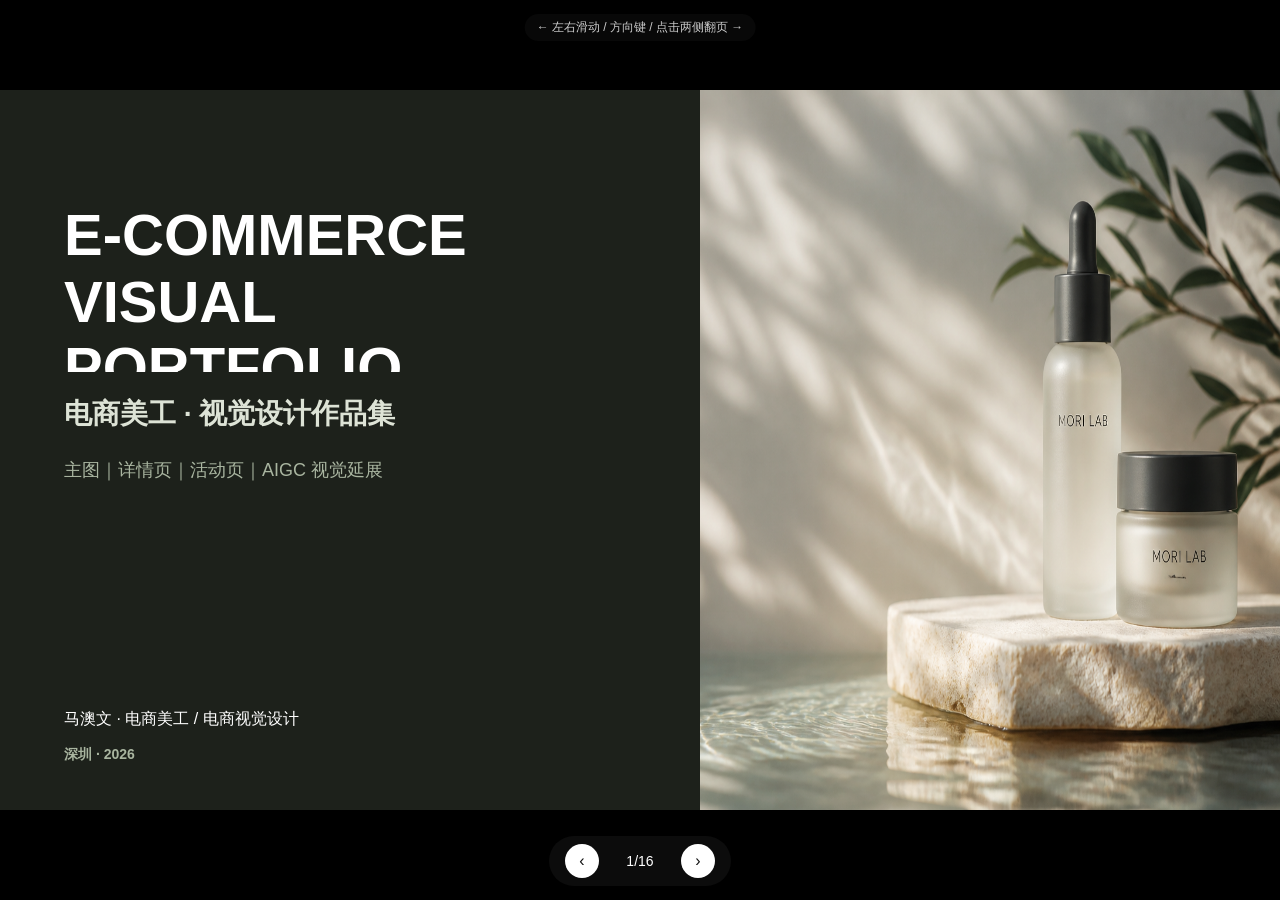
==== commit 4406afda: "pptx: exact per-slide replica (orig coords, images, theme colors)" ====
--- a/pptx.html
+++ b/pptx.html
@@ -2,81 +2,42 @@
 <html lang="zh-CN">
 <head>
 <meta charset="utf-8">
-<meta name="viewport" content="width=device-width,initial-scale=1,maximum-scale=1,user-scalable=yes">
-<title>马澳文 · 电商美工作品集（在线浏览）</title>
+<meta name="viewport" content="width=device-width,initial-scale=1,maximum-scale=1,user-scalable=no">
+<title>马澳文 · 电商美工作品集</title>
 <style>
-  *{margin:0;padding:0;box-sizing:border-box}
-  html,body{background:#0f172a;font-family:-apple-system,"PingFang SC","Microsoft YaHei",sans-serif}
-  .top{position:sticky;top:0;z-index:20;display:flex;align-items:center;gap:10px;padding:10px 14px;background:#1f2937;color:#fff;box-shadow:0 2px 10px rgba(0,0,0,.3)}
-  .top .t{font-size:14px;font-weight:600}
-  .top .meta{font-size:12px;color:#9ca3af;margin-left:4px}
-  .top a{margin-left:auto;font-size:13px;color:#fff;background:#2563eb;padding:6px 12px;border-radius:8px;text-decoration:none;white-space:nowrap}
-  .top a.secondary{background:#4b5563;margin-left:8px}
-  .wrap{max-width:960px;margin:0 auto;padding:14px 12px 80px}
-  .slide{background:#fff;border-radius:14px;margin-bottom:16px;padding:16px;box-shadow:0 6px 24px rgba(0,0,0,.35);position:relative}
-  .num{position:absolute;top:12px;left:12px;background:#1f2937;color:#fff;font-size:12px;font-weight:700;width:30px;height:30px;display:flex;align-items:center;justify-content:center;border-radius:50%}
-  .imgs{margin-top:8px}
-  .imgs img{width:100%;border-radius:10px;display:block;margin-bottom:10px;background:#f3f4f6}
-  .imgs.multi{display:grid;grid-template-columns:repeat(auto-fit,minmax(220px,1fr));gap:10px}
-  .imgs.multi img{margin-bottom:0;height:100%;object-fit:cover}
-  .text{margin-top:14px;color:#1f2937;line-height:1.7}
-  .text h4{font-size:16px;font-weight:700;margin:12px 0 4px;color:#111827}
-  .text p{font-size:14px;margin-bottom:8px;color:#374151}
-  .bar{position:fixed;bottom:0;left:0;right:0;z-index:20;display:flex;gap:10px;justify-content:center;padding:10px;background:rgba(31,41,55,.95);backdrop-filter:blur(6px)}
-  .bar button{font-size:13px;color:#fff;background:#374151;border:0;padding:8px 16px;border-radius:20px;cursor:pointer}
-  .bar .p{color:#e5e7eb;font-size:13px;align-self:center;min-width:60px;text-align:center}
-  @media (max-width:600px){
-    .imgs.multi{grid-template-columns:1fr}
-    .text h4{font-size:15px}
-  }
+*{margin:0;padding:0;box-sizing:border-box}
+html,body{background:#000;height:100%;overflow:hidden;font-family:-apple-system,"PingFang SC","Microsoft YaHei",sans-serif}
+.stage{position:fixed;inset:0;display:flex;align-items:center;justify-content:center;background:#000}
+.page{position:absolute;width:1280px;height:720px;transform:scale(var(--s));transform-origin:center center;background:#fff;overflow:hidden;display:none}
+.page.on{display:block}
+.el{position:absolute;overflow:hidden}
+.el img{width:100%;height:100%;object-fit:fill;display:block}
+.bar{position:fixed;bottom:14px;left:50%;transform:translateX(-50%);z-index:50;display:flex;align-items:center;gap:14px;background:rgba(20,20,20,.6);backdrop-filter:blur(6px);padding:8px 16px;border-radius:30px;color:#fff;font-size:14px}
+.bar button{background:#fff;color:#111;border:0;width:34px;height:34px;border-radius:50%;font-size:16px;cursor:pointer}
+.bar .p{min-width:54px;text-align:center}
+.hint{position:fixed;top:14px;left:50%;transform:translateX(-50%);z-index:50;color:#fff;font-size:12px;background:rgba(20,20,20,.5);padding:5px 12px;border-radius:20px;opacity:.8}
 </style>
 </head>
 <body>
-  <div class="top">
-    <span class="t">马澳文 · 电商美工作品集</span><span class="meta">共 16 页 · 在线浏览</span>
-    <a href="maaowen-ecom-portfolio.pptx" download>下载原文件</a>
-    <a class="secondary" href="./">返回主页</a>
-  </div>
-  <div class="wrap" id="wrap">
-<section class="slide" id="s1"><span class="num">01</span><div class="imgs single"><img src="pptx-assets/image.png" loading="lazy" alt="第1页"></div><div class="text"><p>E-COMMERCE VISUAL PORTFOLIO 电商美工 · 视觉设计作品集 主图｜详情页｜活动页｜AIGC 视觉延展 马澳文  ·  电商美工 / 电商视觉设计 深圳 · 2026</p></div></section>
-<section class="slide" id="s2"><span class="num">02</span><div class="text"><h4>02</h4><p>电商思维与 AIGC 能力，让视觉内容更高效地落地 电子商务专业 · AIGC 视频制作与电商内容运营经验 PROFILE 马澳文 电商美工 / 电商视觉设计 教育背景 武汉铁路职业技术学院 · 电子商务 · GPA 3.6 工作经历 深圳贝盈数字创意科技 · AIGC 视频制作 核心能力 AI 视觉创作、提示词、IP 设定、视频剪辑 联系信息 15217362595 · 1584811377@qq.com MORI LAB · 电商视觉设计作品集</p><h4>02</h4></div></section>
-<section class="slide" id="s3"><span class="num">03</span><div class="text"><h4>03</h4><p>作品不是零散图片，而是一套完整的商业表达</p><h4>01</h4><p>品牌视觉设定</p><h4>02</h4><p>商品主图体系</p><h4>03</h4><p>详情页结构</p><h4>04</h4><p>大促活动页面</p><h4>05</h4><p>修图与延展</p><h4>06</h4><p>方法与复盘 MORI LAB · 电商视觉设计作品集</p><h4>03</h4></div></section>
-<section class="slide" id="s4"><span class="num">04</span><div class="imgs single"><img src="pptx-assets/image2.png" loading="lazy" alt="第4页"></div><div class="text"><h4>04</h4><p>先统一品牌语言，再开始做页面 虚构品牌案例 · MORI LAB 森研 MORI LAB 为敏感肌提供安静、可信赖的植物修护体验 关键词 克制 / 天然 / 科学 / 呼吸感 MORI LAB · 电商视觉设计作品集</p><h4>04</h4></div></section>
-<section class="slide" id="s5"><span class="num">05</span><div class="text"><h4>05</h4><p>目标用户需要的不是“成分堆砌”，而是低决策压力 用户痛点 成分复杂 害怕刺激 难以判断效果</p><h4>01</h4><p>信息策略 先讲肤感 再讲成分 最后给信任背书</p><h4>02</h4><p>视觉回应 留白降低压力 自然色建立温和感 黑色信息强化专业</p><h4>03</h4><p>MORI LAB · 电商视觉设计作品集</p><h4>05</h4></div></section>
-<section class="slide" id="s6"><span class="num">06</span><div class="imgs multi"><img src="pptx-assets/image3.png" loading="lazy" alt="第6页"><img src="pptx-assets/image4.png" loading="lazy" alt="第6页"><img src="pptx-assets/image5.png" loading="lazy" alt="第6页"></div><div class="text"><h4>06</h4><p>主图先抓住“清透修护”，再补充价格与信任理由 品牌主图 建立第一印象 卖点主图 把成分视觉化 场景主图 让用户代入肤感 MORI LAB · 电商视觉设计作品集</p><h4>06</h4></div></section>
-<section class="slide" id="s7"><span class="num">07</span><div class="imgs multi"><img src="pptx-assets/image6.png" loading="lazy" alt="第7页"><img src="pptx-assets/image7.png" loading="lazy" alt="第7页"><img src="pptx-assets/image8.png" loading="lazy" alt="第7页"></div><div class="text"><h4>07</h4><p>同一产品，用三种信息角度适配不同流量入口 以下为版式演示，不代表真实投放数据 新品种草 敏感肌也能轻松用 清透修护精华 问题切入 换季泛红反复？ 先稳住屏障 利益点 水感不黏腻 一抹快速吸收 MORI LAB · 电商视觉设计作品集</p><h4>07</h4></div></section>
-<section class="slide" id="s8"><span class="num">08</span><div class="text"><h4>08</h4><p>详情页的节奏：先让人愿意看，再让人相信</p><h4>01</h4><p>情绪首屏 清透修护，一滴稳肤</p><h4>02</h4><p>痛点共鸣 干、红、紧绷的换季困扰</p><h4>03</h4><p>成分证据 茶叶提取物 × 山茶花精粹</p><h4>04</h4><p>肤感演示 水感延展，吸收后不黏</p><h4>05</h4><p>信任收口 使用方法、参数、保障 MORI LAB · 电商视觉设计作品集</p><h4>08</h4></div></section>
-<section class="slide" id="s9"><span class="num">09</span><div class="imgs multi"><img src="pptx-assets/image9.png" loading="lazy" alt="第9页"><img src="pptx-assets/image10.png" loading="lazy" alt="第9页"><img src="pptx-assets/image11.png" loading="lazy" alt="第9页"><img src="pptx-assets/image12.png" loading="lazy" alt="第9页"></div><div class="text"><p>DETAIL PAGE 一条详情页，统一情绪与证据 01 情绪首屏 02 成分视觉 03 使用场景 04 产品收口 模拟商业案例 · 页面为面试展示比例</p><h4>09</h4></div></section>
-<section class="slide" id="s10"><span class="num">10</span><div class="imgs single"><img src="pptx-assets/image13.png" loading="lazy" alt="第10页"></div><div class="text"><h4>10</h4><p>大促页面既要有氛围，也要让优惠信息一眼可扫 618 清透修护季 核心爆品直降 满 399 减 60 立即焕新肌肤 MORI LAB · 电商视觉设计作品集</p><h4>10</h4></div></section>
-<section class="slide" id="s11"><span class="num">11</span><div class="imgs multi"><img src="pptx-assets/image14.png" loading="lazy" alt="第11页"><img src="pptx-assets/image15.png" loading="lazy" alt="第11页"><img src="pptx-assets/image16.png" loading="lazy" alt="第11页"></div><div class="text"><h4>11</h4><p>一套活动视觉，需要适配首页、直播间与信息流 店铺首页 16:9 直播间竖版 信息流素材 统一字体、色彩与商品主体；根据尺寸重新安排信息层级，而不是机械缩放。 MORI LAB · 电商视觉设计作品集</p><h4>11</h4></div></section>
-<section class="slide" id="s12"><span class="num">12</span><div class="imgs multi"><img src="pptx-assets/image17.png" loading="lazy" alt="第12页"><img src="pptx-assets/image18.png" loading="lazy" alt="第12页"></div><div class="text"><h4>12</h4><p>修图不是“磨平皮肤”，而是让产品质感可信 人像精修重点 保留皮肤纹理 · 统一肤色 · 控制高光 产品精修重点 玻璃通透 · 边缘干净 · 液体层次 MORI LAB · 电商视觉设计作品集</p><h4>12</h4></div></section>
-<section class="slide" id="s13"><span class="num">13</span><div class="imgs multi"><img src="pptx-assets/image19.png" loading="lazy" alt="第13页"><img src="pptx-assets/image20.png" loading="lazy" alt="第13页"></div><div class="text"><h4>13</h4><p>产品精修：从原始拍摄到电商可用成片 模拟修图练习案例 · 重点展示处理判断与商业完成度 BEFORE AFTER 原片问题 曝光偏暗 · 背景折痕 · 反光杂乱 处理重点 除尘净面 · 玻璃通透 · 光影塑形 · 背景统一 MORI LAB · 电商视觉设计作品集</p><h4>13</h4></div></section>
-<section class="slide" id="s14"><span class="num">14</span><div class="imgs multi"><img src="pptx-assets/image21.png" loading="lazy" alt="第14页"><img src="pptx-assets/image22.png" loading="lazy" alt="第14页"></div><div class="text"><h4>14</h4><p>人像精修：保留真实纹理，而不是把皮肤磨平 模拟修图练习案例 · 遵循自然、克制的商业精修原则 BEFORE AFTER 原片问题 肤色不均 · 黑眼圈 · 临时瑕疵 · 杂发 处理重点 统一肤色 · 减淡暗沉 · 清理杂发 · 保留毛孔 MORI LAB · 电商视觉设计作品集</p><h4>14</h4></div></section>
-<section class="slide" id="s15"><span class="num">15</span><div class="text"><h4>15</h4><p>我的工作方法，让电商视觉与 AIGC 内容协同落地</p><h4>01</h4><p>分析需求 目标人群、平台与传播目标</p><h4>02</h4><p>提炼卖点 商品信息与用户购买理由</p><h4>03</h4><p>策划内容 脚本、角色、分镜与提示词</p><h4>04</h4><p>生成视觉 Midjourney / SD / 即梦等</p><h4>05</h4><p>整合制作 剪映剪辑、字幕、配音与包装</p><h4>06</h4><p>复盘迭代 统一风格并沉淀可复用模板 MORI LAB · 电商视觉设计作品集</p><h4>15</h4></div></section>
-<section class="slide" id="s16"><span class="num">16</span><div class="imgs single"><img src="pptx-assets/image23.png" loading="lazy" alt="第16页"></div><div class="text"><p>期待把好看， 变成更清晰的购买理由。 求职方向：电商美工 / 电商视觉设计 马澳文 15217362595 1584811377@qq.com 现居深圳 · 随时到岗 注：MORI LAB 为虚构品牌，案例视觉使用 AI 生成素材，仅用于能力展示。</p></div></section>
-  </div>
-  <div class="bar">
-    <button onclick="go(-1)">上一页</button>
-    <span class="p"><span id="cur">1</span>/16</span>
-    <button onclick="go(1)">下一页</button>
-  </div>
-  <script>
-    var secs = Array.from(document.querySelectorAll('.slide'));
-    function go(d){
-      var h = window.innerHeight, y = window.scrollY;
-      var best = 0, bestDist = Infinity;
-      secs.forEach(function(s,i){
-        var rect = s.getBoundingClientRect();
-        var dist = Math.abs(rect.top - 60);
-        if(dist < bestDist){ bestDist = dist; best = i; }
-      });
-      var next = Math.max(0, Math.min(secs.length-1, best + d));
-      secs[next].scrollIntoView({behavior:'smooth', block:'start'});
-    }
-    var io = new IntersectionObserver(function(es){
-      es.forEach(function(e){ if(e.isIntersecting){ document.getElementById('cur').textContent = e.target.id.replace('s',''); } });
-    }, {rootMargin:'-40% 0px -55% 0px'});
-    secs.forEach(function(s){ io.observe(s); });
-  </script>
+<div class="stage" id="stage"><div class="page" data-i="0"><div class="el" style="left:0;top:0;width:1280px;height:720px;background-color:#1d211b"></div><img class="el" src="pptx-assets/image.png" style="left:610.0px;top:0.0px;width:670.0px;height:720.0px"><div class="el" style="left:0.0px;top:0.0px;width:700.0px;height:720.0px;background-color:#1d211b;"></div><div class="el" style="left:64.0px;top:112.0px;width:560.0px;height:170.0px;"><div style="text-align:left;line-height:1.15"><span style="font-size:58.0px;font-weight:700;color:#ffffff;">E-COMMERCE</span></div><div style="text-align:left;line-height:1.15"><span style="font-size:58.0px;font-weight:700;color:#ffffff;">VISUAL PORTFOLIO</span></div></div><div class="el" style="left:64.0px;top:308.0px;width:500.0px;height:45.0px;"><div style="text-align:left;line-height:1.15"><span style="font-size:28.0px;font-weight:700;color:#dde3d6;">电商美工 · 视觉设计作品集</span></div></div><div class="el" style="left:64.0px;top:370.0px;width:520.0px;height:36.0px;"><div style="text-align:left;line-height:1.15"><span style="font-size:18.0px;color:#a9b5a0;">主图｜详情页｜活动页｜AIGC 视觉延展</span></div></div><div class="el" style="left:64.0px;top:620.0px;width:540.0px;height:28.0px;"><div style="text-align:left;line-height:1.15"><span style="font-size:16.0px;color:#ffffff;">马澳文  ·  电商美工 / 电商视觉设计</span></div></div><div class="el" style="left:64.0px;top:655.0px;width:180.0px;height:24.0px;"><div style="text-align:left;line-height:1.15"><span style="font-size:14.0px;font-weight:700;color:#a9b5a0;">深圳 · 2026</span></div></div></div><div class="page" data-i="1"><div class="el" style="left:0;top:0;width:1280px;height:720px;background-color:#f4f1e8"></div><div class="el" style="left:64.0px;top:28.0px;width:80.0px;height:30.0px;"><div style="text-align:left;line-height:1.15"><span style="font-size:16.0px;font-weight:700;color:#6c716a;">02</span></div></div><div class="el" style="left:64.0px;top:64.0px;width:1050.0px;height:56.0px;"><div style="text-align:left;line-height:1.15"><span style="font-size:38.0px;font-weight:700;color:#1d211b;">电商思维与 AIGC 能力，让视觉内容更高效地落地</span></div></div><div class="el" style="left:64.0px;top:118.0px;width:1100.0px;height:34.0px;"><div style="text-align:left;line-height:1.15"><span style="font-size:17.0px;color:#6c716a;">电子商务专业 · AIGC 视频制作与电商内容运营经验</span></div></div><div class="el" style="left:64.0px;top:158.0px;width:1152.0px;height:1.0px;background-color:#b9bcaf;"></div><div class="el" style="left:64.0px;top:202.0px;width:290.0px;height:55.0px;"><div style="text-align:left;line-height:1.15"><span style="font-size:44.0px;font-weight:700;color:#1d211b;">PROFILE</span></div></div><div class="el" style="left:64.0px;top:270.0px;width:300.0px;height:38.0px;"><div style="text-align:left;line-height:1.15"><span style="font-size:28.0px;font-weight:700;color:#1d211b;">马澳文</span></div></div><div class="el" style="left:64.0px;top:314.0px;width:330.0px;height:52.0px;"><div style="text-align:left;line-height:1.15"><span style="font-size:18.0px;color:#6c716a;">电商美工 / 电商视觉设计</span></div></div><div class="el" style="left:430.0px;top:220.0px;width:740.0px;height:70.0px;background-color:#ffffff;"></div><div class="el" style="left:458.0px;top:234.0px;width:160.0px;height:38.0px;"><div style="text-align:left;line-height:1.15"><span style="font-size:17.0px;font-weight:700;color:#6c716a;">教育背景</span></div></div><div class="el" style="left:640.0px;top:234.0px;width:500.0px;height:38.0px;"><div style="text-align:left;line-height:1.15"><span style="font-size:22.0px;font-weight:700;color:#1d211b;">武汉铁路职业技术学院 · 电子商务 · GPA 3.6</span></div></div><div class="el" style="left:430.0px;top:312.0px;width:740.0px;height:70.0px;background-color:#dde3d6;"></div><div class="el" style="left:458.0px;top:326.0px;width:160.0px;height:38.0px;"><div style="text-align:left;line-height:1.15"><span style="font-size:17.0px;font-weight:700;color:#6c716a;">工作经历</span></div></div><div class="el" style="left:640.0px;top:326.0px;width:500.0px;height:38.0px;"><div style="text-align:left;line-height:1.15"><span style="font-size:22.0px;color:#1d211b;">深圳贝盈数字创意科技 · AIGC 视频制作</span></div></div><div class="el" style="left:430.0px;top:404.0px;width:740.0px;height:70.0px;background-color:#ffffff;"></div><div class="el" style="left:458.0px;top:418.0px;width:160.0px;height:38.0px;"><div style="text-align:left;line-height:1.15"><span style="font-size:17.0px;font-weight:700;color:#6c716a;">核心能力</span></div></div><div class="el" style="left:640.0px;top:418.0px;width:500.0px;height:38.0px;"><div style="text-align:left;line-height:1.15"><span style="font-size:22.0px;color:#1d211b;">AI 视觉创作、提示词、IP 设定、视频剪辑</span></div></div><div class="el" style="left:430.0px;top:496.0px;width:740.0px;height:70.0px;background-color:#dde3d6;"></div><div class="el" style="left:458.0px;top:510.0px;width:160.0px;height:38.0px;"><div style="text-align:left;line-height:1.15"><span style="font-size:17.0px;font-weight:700;color:#6c716a;">联系信息</span></div></div><div class="el" style="left:640.0px;top:510.0px;width:500.0px;height:38.0px;"><div style="text-align:left;line-height:1.15"><span style="font-size:22.0px;color:#1d211b;">15217362595 · 1584811377@qq.com</span></div></div><div class="el" style="left:64.0px;top:682.0px;width:420.0px;height:20.0px;"><div style="text-align:left;line-height:1.15"><span style="font-size:12.0px;color:#6c716a;">MORI LAB · 电商视觉设计作品集</span></div></div><div class="el" style="left:1160.0px;top:682.0px;width:56.0px;height:20.0px;"><div style="text-align:left;line-height:1.15"><span style="font-size:12.0px;font-weight:700;color:#6c716a;">02</span></div></div></div><div class="page" data-i="2"><div class="el" style="left:0;top:0;width:1280px;height:720px;background-color:#ffffff"></div><div class="el" style="left:64.0px;top:28.0px;width:80.0px;height:30.0px;"><div style="text-align:left;line-height:1.15"><span style="font-size:16.0px;font-weight:700;color:#6c716a;">03</span></div></div><div class="el" style="left:64.0px;top:64.0px;width:1050.0px;height:56.0px;"><div style="text-align:left;line-height:1.15"><span style="font-size:38.0px;font-weight:700;color:#1d211b;">作品不是零散图片，而是一套完整的商业表达</span></div></div><div class="el" style="left:64.0px;top:158.0px;width:1152.0px;height:1.0px;background-color:#b9bcaf;"></div><div class="el" style="left:76.0px;top:200.0px;width:70.0px;height:34.0px;"><div style="text-align:left;line-height:1.15"><span style="font-size:17.0px;font-weight:700;color:#6c716a;">01</span></div></div><div class="el" style="left:155.0px;top:200.0px;width:430.0px;height:36.0px;"><div style="text-align:left;line-height:1.15"><span style="font-size:25.0px;font-weight:700;color:#1d211b;">品牌视觉设定</span></div></div><div class="el" style="left:590.0px;top:216.0px;width:570.0px;height:1.0px;background-color:#cacdc4;"></div><div class="el" style="left:76.0px;top:268.0px;width:70.0px;height:34.0px;"><div style="text-align:left;line-height:1.15"><span style="font-size:17.0px;font-weight:700;color:#6c716a;">02</span></div></div><div class="el" style="left:155.0px;top:268.0px;width:430.0px;height:36.0px;"><div style="text-align:left;line-height:1.15"><span style="font-size:25.0px;font-weight:700;color:#1d211b;">商品主图体系</span></div></div><div class="el" style="left:590.0px;top:284.0px;width:570.0px;height:1.0px;background-color:#cacdc4;"></div><div class="el" style="left:76.0px;top:336.0px;width:70.0px;height:34.0px;"><div style="text-align:left;line-height:1.15"><span style="font-size:17.0px;font-weight:700;color:#6c716a;">03</span></div></div><div class="el" style="left:155.0px;top:336.0px;width:430.0px;height:36.0px;"><div style="text-align:left;line-height:1.15"><span style="font-size:25.0px;font-weight:700;color:#1d211b;">详情页结构</span></div></div><div class="el" style="left:590.0px;top:352.0px;width:570.0px;height:1.0px;background-color:#cacdc4;"></div><div class="el" style="left:76.0px;top:404.0px;width:70.0px;height:34.0px;"><div style="text-align:left;line-height:1.15"><span style="font-size:17.0px;font-weight:700;color:#6c716a;">04</span></div></div><div class="el" style="left:155.0px;top:404.0px;width:430.0px;height:36.0px;"><div style="text-align:left;line-height:1.15"><span style="font-size:25.0px;font-weight:700;color:#1d211b;">大促活动页面</span></div></div><div class="el" style="left:590.0px;top:420.0px;width:570.0px;height:1.0px;background-color:#cacdc4;"></div><div class="el" style="left:76.0px;top:472.0px;width:70.0px;height:34.0px;"><div style="text-align:left;line-height:1.15"><span style="font-size:17.0px;font-weight:700;color:#6c716a;">05</span></div></div><div class="el" style="left:155.0px;top:472.0px;width:430.0px;height:36.0px;"><div style="text-align:left;line-height:1.15"><span style="font-size:25.0px;font-weight:700;color:#1d211b;">修图与延展</span></div></div><div class="el" style="left:590.0px;top:488.0px;width:570.0px;height:1.0px;background-color:#cacdc4;"></div><div class="el" style="left:76.0px;top:540.0px;width:70.0px;height:34.0px;"><div style="text-align:left;line-height:1.15"><span style="font-size:17.0px;font-weight:700;color:#6c716a;">06</span></div></div><div class="el" style="left:155.0px;top:540.0px;width:430.0px;height:36.0px;"><div style="text-align:left;line-height:1.15"><span style="font-size:25.0px;font-weight:700;color:#1d211b;">方法与复盘</span></div></div><div class="el" style="left:590.0px;top:556.0px;width:570.0px;height:1.0px;background-color:#cacdc4;"></div><div class="el" style="left:64.0px;top:682.0px;width:420.0px;height:20.0px;"><div style="text-align:left;line-height:1.15"><span style="font-size:12.0px;color:#6c716a;">MORI LAB · 电商视觉设计作品集</span></div></div><div class="el" style="left:1160.0px;top:682.0px;width:56.0px;height:20.0px;"><div style="text-align:left;line-height:1.15"><span style="font-size:12.0px;font-weight:700;color:#6c716a;">03</span></div></div></div><div class="page" data-i="3"><div class="el" style="left:0;top:0;width:1280px;height:720px;background-color:#f4f1e8"></div><div class="el" style="left:64.0px;top:28.0px;width:80.0px;height:30.0px;"><div style="text-align:left;line-height:1.15"><span style="font-size:16.0px;font-weight:700;color:#6c716a;">04</span></div></div><div class="el" style="left:64.0px;top:64.0px;width:1050.0px;height:56.0px;"><div style="text-align:left;line-height:1.15"><span style="font-size:38.0px;font-weight:700;color:#1d211b;">先统一品牌语言，再开始做页面</span></div></div><div class="el" style="left:64.0px;top:118.0px;width:1100.0px;height:34.0px;"><div style="text-align:left;line-height:1.15"><span style="font-size:17.0px;color:#6c716a;">虚构品牌案例 · MORI LAB 森研</span></div></div><div class="el" style="left:64.0px;top:158.0px;width:1152.0px;height:1.0px;background-color:#b9bcaf;"></div><img class="el" src="pptx-assets/image2.png" style="left:64.0px;top:196.0px;width:560.0px;height:420.0px"><div class="el" style="left:680.0px;top:205.0px;width:480.0px;height:58.0px;"><div style="text-align:left;line-height:1.15"><span style="font-size:42.0px;font-weight:700;color:#1d211b;">MORI LAB</span></div></div><div class="el" style="left:680.0px;top:274.0px;width:470.0px;height:62.0px;"><div style="text-align:left;line-height:1.15"><span style="font-size:24.0px;font-weight:700;color:#1d211b;">为敏感肌提供安静、可信赖的植物修护体验</span></div></div><div class="el" style="left:680.0px;top:366.0px;width:100.0px;height:28.0px;"><div style="text-align:left;line-height:1.15"><span style="font-size:17.0px;font-weight:700;color:#6c716a;">关键词</span></div></div><div class="el" style="left:680.0px;top:400.0px;width:480.0px;height:36.0px;"><div style="text-align:left;line-height:1.15"><span style="font-size:22.0px;color:#1d211b;">克制 / 天然 / 科学 / 呼吸感</span></div></div><div class="el" style="left:680.0px;top:480.0px;width:92.0px;height:92.0px;background-color:#f4f1e8;"></div><div class="el" style="left:792.0px;top:480.0px;width:92.0px;height:92.0px;background-color:#a9b5a0;"></div><div class="el" style="left:904.0px;top:480.0px;width:92.0px;height:92.0px;background-color:#1d211b;"></div><div class="el" style="left:64.0px;top:682.0px;width:420.0px;height:20.0px;"><div style="text-align:left;line-height:1.15"><span style="font-size:12.0px;color:#6c716a;">MORI LAB · 电商视觉设计作品集</span></div></div><div class="el" style="left:1160.0px;top:682.0px;width:56.0px;height:20.0px;"><div style="text-align:left;line-height:1.15"><span style="font-size:12.0px;font-weight:700;color:#6c716a;">04</span></div></div></div><div class="page" data-i="4"><div class="el" style="left:0;top:0;width:1280px;height:720px;background-color:#ffffff"></div><div class="el" style="left:64.0px;top:28.0px;width:80.0px;height:30.0px;"><div style="text-align:left;line-height:1.15"><span style="font-size:16.0px;font-weight:700;color:#6c716a;">05</span></div></div><div class="el" style="left:64.0px;top:64.0px;width:1050.0px;height:56.0px;"><div style="text-align:left;line-height:1.15"><span style="font-size:38.0px;font-weight:700;color:#1d211b;">目标用户需要的不是“成分堆砌”，而是低决策压力</span></div></div><div class="el" style="left:64.0px;top:158.0px;width:1152.0px;height:1.0px;background-color:#b9bcaf;"></div><div class="el" style="left:64.0px;top:205.0px;width:330.0px;height:36.0px;"><div style="text-align:left;line-height:1.15"><span style="font-size:24.0px;font-weight:700;color:#1d211b;">用户痛点</span></div></div><div class="el" style="left:64.0px;top:258.0px;width:330.0px;height:310.0px;background-color:#f4f1e8;"></div><div class="el" style="left:92.0px;top:280.0px;width:274.0px;height:230.0px;"><div style="text-align:left;line-height:1.15"><span style="font-size:27.0px;font-weight:700;color:#1d211b;">成分复杂</span></div><div style="text-align:left;line-height:1.15"><span style="font-size:27.0px;font-weight:700;color:#1d211b;">害怕刺激</span></div><div style="text-align:left;line-height:1.15"><span style="font-size:27.0px;font-weight:700;color:#1d211b;">难以判断效果</span></div></div><div class="el" style="left:92.0px;top:540.0px;width:80.0px;height:34.0px;"><div style="text-align:left;line-height:1.15"><span style="font-size:16.0px;font-weight:700;color:#6c716a;">01</span></div></div><div class="el" style="left:448.0px;top:205.0px;width:330.0px;height:36.0px;"><div style="text-align:left;line-height:1.15"><span style="font-size:24.0px;font-weight:700;color:#1d211b;">信息策略</span></div></div><div class="el" style="left:448.0px;top:258.0px;width:330.0px;height:310.0px;background-color:#dde3d6;"></div><div class="el" style="left:476.0px;top:280.0px;width:274.0px;height:230.0px;"><div style="text-align:left;line-height:1.15"><span style="font-size:27.0px;font-weight:700;color:#1d211b;">先讲肤感</span></div><div style="text-align:left;line-height:1.15"><span style="font-size:27.0px;font-weight:700;color:#1d211b;">再讲成分</span></div><div style="text-align:left;line-height:1.15"><span style="font-size:27.0px;font-weight:700;color:#1d211b;">最后给信任背书</span></div></div><div class="el" style="left:476.0px;top:540.0px;width:80.0px;height:34.0px;"><div style="text-align:left;line-height:1.15"><span style="font-size:16.0px;font-weight:700;color:#6c716a;">02</span></div></div><div class="el" style="left:832.0px;top:205.0px;width:330.0px;height:36.0px;"><div style="text-align:left;line-height:1.15"><span style="font-size:24.0px;font-weight:700;color:#1d211b;">视觉回应</span></div></div><div class="el" style="left:832.0px;top:258.0px;width:330.0px;height:310.0px;background-color:#f4f1e8;"></div><div class="el" style="left:860.0px;top:280.0px;width:274.0px;height:230.0px;"><div style="text-align:left;line-height:1.15"><span style="font-size:27.0px;font-weight:700;color:#1d211b;">留白降低压力</span></div><div style="text-align:left;line-height:1.15"><span style="font-size:27.0px;font-weight:700;color:#1d211b;">自然色建立温和感</span></div><div style="text-align:left;line-height:1.15"><span style="font-size:27.0px;font-weight:700;color:#1d211b;">黑色信息强化专业</span></div></div><div class="el" style="left:860.0px;top:540.0px;width:80.0px;height:34.0px;"><div style="text-align:left;line-height:1.15"><span style="font-size:16.0px;font-weight:700;color:#6c716a;">03</span></div></div><div class="el" style="left:64.0px;top:682.0px;width:420.0px;height:20.0px;"><div style="text-align:left;line-height:1.15"><span style="font-size:12.0px;color:#6c716a;">MORI LAB · 电商视觉设计作品集</span></div></div><div class="el" style="left:1160.0px;top:682.0px;width:56.0px;height:20.0px;"><div style="text-align:left;line-height:1.15"><span style="font-size:12.0px;font-weight:700;color:#6c716a;">05</span></div></div></div><div class="page" data-i="5"><div class="el" style="left:0;top:0;width:1280px;height:720px;background-color:#f4f1e8"></div><div class="el" style="left:64.0px;top:28.0px;width:80.0px;height:30.0px;"><div style="text-align:left;line-height:1.15"><span style="font-size:16.0px;font-weight:700;color:#6c716a;">06</span></div></div><div class="el" style="left:64.0px;top:64.0px;width:1050.0px;height:56.0px;"><div style="text-align:left;line-height:1.15"><span style="font-size:38.0px;font-weight:700;color:#1d211b;">主图先抓住“清透修护”，再补充价格与信任理由</span></div></div><div class="el" style="left:64.0px;top:158.0px;width:1152.0px;height:1.0px;background-color:#b9bcaf;"></div><img class="el" src="pptx-assets/image3.png" style="left:64.0px;top:200.0px;width:330.0px;height:330.0px"><div class="el" style="left:64.0px;top:530.0px;width:330.0px;height:92.0px;background-color:#ffffff;"></div><div class="el" style="left:82.0px;top:542.0px;width:290.0px;height:30.0px;"><div style="text-align:left;line-height:1.15"><span style="font-size:21.0px;font-weight:700;color:#1d211b;">品牌主图</span></div></div><div class="el" style="left:82.0px;top:575.0px;width:290.0px;height:24.0px;"><div style="text-align:left;line-height:1.15"><span style="font-size:16.0px;color:#6c716a;">建立第一印象</span></div></div><img class="el" src="pptx-assets/image4.png" style="left:426.0px;top:200.0px;width:330.0px;height:330.0px"><div class="el" style="left:426.0px;top:530.0px;width:330.0px;height:92.0px;background-color:#dde3d6;"></div><div class="el" style="left:444.0px;top:542.0px;width:290.0px;height:30.0px;"><div style="text-align:left;line-height:1.15"><span style="font-size:21.0px;font-weight:700;color:#1d211b;">卖点主图</span></div></div><div class="el" style="left:444.0px;top:575.0px;width:290.0px;height:24.0px;"><div style="text-align:left;line-height:1.15"><span style="font-size:16.0px;color:#6c716a;">把成分视觉化</span></div></div><img class="el" src="pptx-assets/image5.png" style="left:788.0px;top:200.0px;width:330.0px;height:330.0px"><div class="el" style="left:788.0px;top:530.0px;width:330.0px;height:92.0px;background-color:#ffffff;"></div><div class="el" style="left:806.0px;top:542.0px;width:290.0px;height:30.0px;"><div style="text-align:left;line-height:1.15"><span style="font-size:21.0px;font-weight:700;color:#1d211b;">场景主图</span></div></div><div class="el" style="left:806.0px;top:575.0px;width:290.0px;height:24.0px;"><div style="text-align:left;line-height:1.15"><span style="font-size:16.0px;color:#6c716a;">让用户代入肤感</span></div></div><div class="el" style="left:64.0px;top:682.0px;width:420.0px;height:20.0px;"><div style="text-align:left;line-height:1.15"><span style="font-size:12.0px;color:#6c716a;">MORI LAB · 电商视觉设计作品集</span></div></div><div class="el" style="left:1160.0px;top:682.0px;width:56.0px;height:20.0px;"><div style="text-align:left;line-height:1.15"><span style="font-size:12.0px;font-weight:700;color:#6c716a;">06</span></div></div></div><div class="page" data-i="6"><div class="el" style="left:0;top:0;width:1280px;height:720px;background-color:#ffffff"></div><div class="el" style="left:64.0px;top:28.0px;width:80.0px;height:30.0px;"><div style="text-align:left;line-height:1.15"><span style="font-size:16.0px;font-weight:700;color:#6c716a;">07</span></div></div><div class="el" style="left:64.0px;top:64.0px;width:1050.0px;height:56.0px;"><div style="text-align:left;line-height:1.15"><span style="font-size:38.0px;font-weight:700;color:#1d211b;">同一产品，用三种信息角度适配不同流量入口</span></div></div><div class="el" style="left:64.0px;top:118.0px;width:1100.0px;height:34.0px;"><div style="text-align:left;line-height:1.15"><span style="font-size:17.0px;color:#6c716a;">以下为版式演示，不代表真实投放数据</span></div></div><div class="el" style="left:64.0px;top:158.0px;width:1152.0px;height:1.0px;background-color:#b9bcaf;"></div><div class="el" style="left:64.0px;top:202.0px;width:330.0px;height:380.0px;background-color:#f4f1e8;"></div><img class="el" src="pptx-assets/image6.png" style="left:82.0px;top:220.0px;width:294.0px;height:180.0px"><div class="el" style="left:84.0px;top:418.0px;width:290.0px;height:26.0px;"><div style="text-align:left;line-height:1.15"><span style="font-size:16.0px;font-weight:700;color:#6c716a;">新品种草</span></div></div><div class="el" style="left:84.0px;top:454.0px;width:290.0px;height:56.0px;"><div style="text-align:left;line-height:1.15"><span style="font-size:25.0px;font-weight:700;color:#1d211b;">敏感肌也能轻松用</span></div></div><div class="el" style="left:84.0px;top:520.0px;width:290.0px;height:26.0px;"><div style="text-align:left;line-height:1.15"><span style="font-size:17.0px;color:#1d211b;">清透修护精华</span></div></div><div class="el" style="left:448.0px;top:202.0px;width:330.0px;height:380.0px;background-color:#dde3d6;"></div><img class="el" src="pptx-assets/image7.png" style="left:466.0px;top:220.0px;width:294.0px;height:180.0px"><div class="el" style="left:468.0px;top:418.0px;width:290.0px;height:26.0px;"><div style="text-align:left;line-height:1.15"><span style="font-size:16.0px;font-weight:700;color:#6c716a;">问题切入</span></div></div><div class="el" style="left:468.0px;top:454.0px;width:290.0px;height:56.0px;"><div style="text-align:left;line-height:1.15"><span style="font-size:25.0px;font-weight:700;color:#1d211b;">换季泛红反复？</span></div></div><div class="el" style="left:468.0px;top:520.0px;width:290.0px;height:26.0px;"><div style="text-align:left;line-height:1.15"><span style="font-size:17.0px;color:#1d211b;">先稳住屏障</span></div></div><div class="el" style="left:832.0px;top:202.0px;width:330.0px;height:380.0px;background-color:#f4f1e8;"></div><img class="el" src="pptx-assets/image8.png" style="left:850.0px;top:220.0px;width:294.0px;height:180.0px"><div class="el" style="left:852.0px;top:418.0px;width:290.0px;height:26.0px;"><div style="text-align:left;line-height:1.15"><span style="font-size:16.0px;font-weight:700;color:#6c716a;">利益点</span></div></div><div class="el" style="left:852.0px;top:454.0px;width:290.0px;height:56.0px;"><div style="text-align:left;line-height:1.15"><span style="font-size:25.0px;font-weight:700;color:#1d211b;">水感不黏腻</span></div></div><div class="el" style="left:852.0px;top:520.0px;width:290.0px;height:26.0px;"><div style="text-align:left;line-height:1.15"><span style="font-size:17.0px;color:#1d211b;">一抹快速吸收</span></div></div><div class="el" style="left:64.0px;top:682.0px;width:420.0px;height:20.0px;"><div style="text-align:left;line-height:1.15"><span style="font-size:12.0px;color:#6c716a;">MORI LAB · 电商视觉设计作品集</span></div></div><div class="el" style="left:1160.0px;top:682.0px;width:56.0px;height:20.0px;"><div style="text-align:left;line-height:1.15"><span style="font-size:12.0px;font-weight:700;color:#6c716a;">07</span></div></div></div><div class="page" data-i="7"><div class="el" style="left:0;top:0;width:1280px;height:720px;background-color:#f4f1e8"></div><div class="el" style="left:64.0px;top:28.0px;width:80.0px;height:30.0px;"><div style="text-align:left;line-height:1.15"><span style="font-size:16.0px;font-weight:700;color:#6c716a;">08</span></div></div><div class="el" style="left:64.0px;top:64.0px;width:1050.0px;height:56.0px;"><div style="text-align:left;line-height:1.15"><span style="font-size:38.0px;font-weight:700;color:#1d211b;">详情页的节奏：先让人愿意看，再让人相信</span></div></div><div class="el" style="left:64.0px;top:158.0px;width:1152.0px;height:1.0px;background-color:#b9bcaf;"></div><div class="el" style="left:64.0px;top:194.0px;width:70.0px;height:42.0px;"><div style="text-align:left;line-height:1.15"><span style="font-size:18.0px;font-weight:700;color:#6c716a;">01</span></div></div><div class="el" style="left:148.0px;top:194.0px;width:190.0px;height:42.0px;"><div style="text-align:left;line-height:1.15"><span style="font-size:23.0px;font-weight:700;color:#1d211b;">情绪首屏</span></div></div><div class="el" style="left:374.0px;top:194.0px;width:760.0px;height:42.0px;"><div style="text-align:left;line-height:1.15"><span style="font-size:20.0px;color:#1d211b;">清透修护，一滴稳肤</span></div></div><div class="el" style="left:64.0px;top:252.0px;width:1096.0px;height:1.0px;background-color:#c9cdc4;"></div><div class="el" style="left:64.0px;top:276.0px;width:70.0px;height:42.0px;"><div style="text-align:left;line-height:1.15"><span style="font-size:18.0px;font-weight:700;color:#6c716a;">02</span></div></div><div class="el" style="left:148.0px;top:276.0px;width:190.0px;height:42.0px;"><div style="text-align:left;line-height:1.15"><span style="font-size:23.0px;font-weight:700;color:#1d211b;">痛点共鸣</span></div></div><div class="el" style="left:374.0px;top:276.0px;width:760.0px;height:42.0px;"><div style="text-align:left;line-height:1.15"><span style="font-size:20.0px;color:#1d211b;">干、红、紧绷的换季困扰</span></div></div><div class="el" style="left:64.0px;top:334.0px;width:1096.0px;height:1.0px;background-color:#c9cdc4;"></div><div class="el" style="left:64.0px;top:358.0px;width:70.0px;height:42.0px;"><div style="text-align:left;line-height:1.15"><span style="font-size:18.0px;font-weight:700;color:#6c716a;">03</span></div></div><div class="el" style="left:148.0px;top:358.0px;width:190.0px;height:42.0px;"><div style="text-align:left;line-height:1.15"><span style="font-size:23.0px;font-weight:700;color:#1d211b;">成分证据</span></div></div><div class="el" style="left:374.0px;top:358.0px;width:760.0px;height:42.0px;"><div style="text-align:left;line-height:1.15"><span style="font-size:20.0px;color:#1d211b;">茶叶提取物 × 山茶花精粹</span></div></div><div class="el" style="left:64.0px;top:416.0px;width:1096.0px;height:1.0px;background-color:#c9cdc4;"></div><div class="el" style="left:64.0px;top:440.0px;width:70.0px;height:42.0px;"><div style="text-align:left;line-height:1.15"><span style="font-size:18.0px;font-weight:700;color:#6c716a;">04</span></div></div><div class="el" style="left:148.0px;top:440.0px;width:190.0px;height:42.0px;"><div style="text-align:left;line-height:1.15"><span style="font-size:23.0px;font-weight:700;color:#1d211b;">肤感演示</span></div></div><div class="el" style="left:374.0px;top:440.0px;width:760.0px;height:42.0px;"><div style="text-align:left;line-height:1.15"><span style="font-size:20.0px;color:#1d211b;">水感延展，吸收后不黏</span></div></div><div class="el" style="left:64.0px;top:498.0px;width:1096.0px;height:1.0px;background-color:#c9cdc4;"></div><div class="el" style="left:64.0px;top:522.0px;width:70.0px;height:42.0px;"><div style="text-align:left;line-height:1.15"><span style="font-size:18.0px;font-weight:700;color:#6c716a;">05</span></div></div><div class="el" style="left:148.0px;top:522.0px;width:190.0px;height:42.0px;"><div style="text-align:left;line-height:1.15"><span style="font-size:23.0px;font-weight:700;color:#1d211b;">信任收口</span></div></div><div class="el" style="left:374.0px;top:522.0px;width:760.0px;height:42.0px;"><div style="text-align:left;line-height:1.15"><span style="font-size:20.0px;color:#1d211b;">使用方法、参数、保障</span></div></div><div class="el" style="left:64.0px;top:580.0px;width:1096.0px;height:1.0px;background-color:#c9cdc4;"></div><div class="el" style="left:64.0px;top:682.0px;width:420.0px;height:20.0px;"><div style="text-align:left;line-height:1.15"><span style="font-size:12.0px;color:#6c716a;">MORI LAB · 电商视觉设计作品集</span></div></div><div class="el" style="left:1160.0px;top:682.0px;width:56.0px;height:20.0px;"><div style="text-align:left;line-height:1.15"><span style="font-size:12.0px;font-weight:700;color:#6c716a;">08</span></div></div></div><div class="page" data-i="8"><div class="el" style="left:0;top:0;width:1280px;height:720px;background-color:#1d211b"></div><div class="el" style="left:64.0px;top:40.0px;width:350.0px;height:40.0px;"><div style="text-align:left;line-height:1.15"><span style="font-size:18.0px;font-weight:700;color:#a9b5a0;">DETAIL PAGE</span></div></div><div class="el" style="left:64.0px;top:86.0px;width:700.0px;height:58.0px;"><div style="text-align:left;line-height:1.15"><span style="font-size:40.0px;font-weight:700;color:#ffffff;">一条详情页，统一情绪与证据</span></div></div><img class="el" src="pptx-assets/image9.png" style="left:64.0px;top:178.0px;width:250.0px;height:400.0px"><div class="el" style="left:64.0px;top:594.0px;width:250.0px;height:30.0px;"><div style="text-align:left;line-height:1.15"><span style="font-size:16.0px;font-weight:700;color:#ffffff;">01 情绪首屏</span></div></div><img class="el" src="pptx-assets/image10.png" style="left:350.0px;top:178.0px;width:250.0px;height:400.0px"><div class="el" style="left:350.0px;top:594.0px;width:250.0px;height:30.0px;"><div style="text-align:left;line-height:1.15"><span style="font-size:16.0px;font-weight:700;color:#ffffff;">02 成分视觉</span></div></div><img class="el" src="pptx-assets/image11.png" style="left:636.0px;top:178.0px;width:250.0px;height:400.0px"><div class="el" style="left:636.0px;top:594.0px;width:250.0px;height:30.0px;"><div style="text-align:left;line-height:1.15"><span style="font-size:16.0px;font-weight:700;color:#ffffff;">03 使用场景</span></div></div><img class="el" src="pptx-assets/image12.png" style="left:922.0px;top:178.0px;width:250.0px;height:400.0px"><div class="el" style="left:922.0px;top:594.0px;width:250.0px;height:30.0px;"><div style="text-align:left;line-height:1.15"><span style="font-size:16.0px;font-weight:700;color:#ffffff;">04 产品收口</span></div></div><div class="el" style="left:64.0px;top:670.0px;width:480.0px;height:20.0px;"><div style="text-align:left;line-height:1.15"><span style="font-size:12.0px;color:#a9b5a0;">模拟商业案例 · 页面为面试展示比例</span></div></div><div class="el" style="left:1160.0px;top:670.0px;width:56.0px;height:20.0px;"><div style="text-align:left;line-height:1.15"><span style="font-size:12.0px;font-weight:700;color:#a9b5a0;">09</span></div></div></div><div class="page" data-i="9"><div class="el" style="left:0;top:0;width:1280px;height:720px;background-color:#f4f1e8"></div><div class="el" style="left:64.0px;top:28.0px;width:80.0px;height:30.0px;"><div style="text-align:left;line-height:1.15"><span style="font-size:16.0px;font-weight:700;color:#6c716a;">10</span></div></div><div class="el" style="left:64.0px;top:64.0px;width:1050.0px;height:56.0px;"><div style="text-align:left;line-height:1.15"><span style="font-size:38.0px;font-weight:700;color:#1d211b;">大促页面既要有氛围，也要让优惠信息一眼可扫</span></div></div><div class="el" style="left:64.0px;top:158.0px;width:1152.0px;height:1.0px;background-color:#b9bcaf;"></div><img class="el" src="pptx-assets/image13.png" style="left:64.0px;top:192.0px;width:640.0px;height:432.0px"><div class="el" style="left:704.0px;top:192.0px;width:456.0px;height:432.0px;background-color:#1d211b;"></div><div class="el" style="left:752.0px;top:238.0px;width:360.0px;height:108.0px;"><div style="text-align:left;line-height:1.15"><span style="font-size:42.0px;font-weight:700;color:#ffffff;">618</span></div><div style="text-align:left;line-height:1.15"><span style="font-size:42.0px;font-weight:700;color:#ffffff;">清透修护季</span></div></div><div class="el" style="left:752.0px;top:384.0px;width:300.0px;height:34.0px;"><div style="text-align:left;line-height:1.15"><span style="font-size:22.0px;font-weight:700;color:#a9b5a0;">核心爆品直降</span></div></div><div class="el" style="left:752.0px;top:430.0px;width:320.0px;height:44.0px;"><div style="text-align:left;line-height:1.15"><span style="font-size:32.0px;font-weight:700;color:#ffffff;">满 399 减 60</span></div></div><div class="el" style="left:752.0px;top:506.0px;width:270.0px;height:54.0px;background-color:#a9b5a0;"></div><div class="el" style="left:752.0px;top:506.0px;width:270.0px;height:54.0px;"><div style="text-align:left;line-height:1.15"><span style="font-size:19.0px;font-weight:700;color:#1d211b;">立即焕新肌肤</span></div></div><div class="el" style="left:64.0px;top:682.0px;width:420.0px;height:20.0px;"><div style="text-align:left;line-height:1.15"><span style="font-size:12.0px;color:#6c716a;">MORI LAB · 电商视觉设计作品集</span></div></div><div class="el" style="left:1160.0px;top:682.0px;width:56.0px;height:20.0px;"><div style="text-align:left;line-height:1.15"><span style="font-size:12.0px;font-weight:700;color:#6c716a;">10</span></div></div></div><div class="page" data-i="10"><div class="el" style="left:0;top:0;width:1280px;height:720px;background-color:#ffffff"></div><div class="el" style="left:64.0px;top:28.0px;width:80.0px;height:30.0px;"><div style="text-align:left;line-height:1.15"><span style="font-size:16.0px;font-weight:700;color:#6c716a;">11</span></div></div><div class="el" style="left:64.0px;top:64.0px;width:1050.0px;height:56.0px;"><div style="text-align:left;line-height:1.15"><span style="font-size:38.0px;font-weight:700;color:#1d211b;">一套活动视觉，需要适配首页、直播间与信息流</span></div></div><div class="el" style="left:64.0px;top:158.0px;width:1152.0px;height:1.0px;background-color:#b9bcaf;"></div><img class="el" src="pptx-assets/image14.png" style="left:64.0px;top:210.0px;width:520.0px;height:292.0px"><img class="el" src="pptx-assets/image15.png" style="left:620.0px;top:210.0px;width:250.0px;height:292.0px"><img class="el" src="pptx-assets/image16.png" style="left:906.0px;top:210.0px;width:250.0px;height:292.0px"><div class="el" style="left:64.0px;top:520.0px;width:520.0px;height:30.0px;"><div style="text-align:left;line-height:1.15"><span style="font-size:18.0px;font-weight:700;color:#1d211b;">店铺首页 16:9</span></div></div><div class="el" style="left:620.0px;top:520.0px;width:250.0px;height:30.0px;"><div style="text-align:left;line-height:1.15"><span style="font-size:18.0px;font-weight:700;color:#1d211b;">直播间竖版</span></div></div><div class="el" style="left:906.0px;top:520.0px;width:250.0px;height:30.0px;"><div style="text-align:left;line-height:1.15"><span style="font-size:18.0px;font-weight:700;color:#1d211b;">信息流素材</span></div></div><div class="el" style="left:64.0px;top:584.0px;width:1090.0px;height:44.0px;"><div style="text-align:left;line-height:1.15"><span style="font-size:20.0px;color:#6c716a;">统一字体、色彩与商品主体；根据尺寸重新安排信息层级，而不是机械缩放。</span></div></div><div class="el" style="left:64.0px;top:682.0px;width:420.0px;height:20.0px;"><div style="text-align:left;line-height:1.15"><span style="font-size:12.0px;color:#6c716a;">MORI LAB · 电商视觉设计作品集</span></div></div><div class="el" style="left:1160.0px;top:682.0px;width:56.0px;height:20.0px;"><div style="text-align:left;line-height:1.15"><span style="font-size:12.0px;font-weight:700;color:#6c716a;">11</span></div></div></div><div class="page" data-i="11"><div class="el" style="left:0;top:0;width:1280px;height:720px;background-color:#f4f1e8"></div><div class="el" style="left:64.0px;top:28.0px;width:80.0px;height:30.0px;"><div style="text-align:left;line-height:1.15"><span style="font-size:16.0px;font-weight:700;color:#6c716a;">12</span></div></div><div class="el" style="left:64.0px;top:64.0px;width:1050.0px;height:56.0px;"><div style="text-align:left;line-height:1.15"><span style="font-size:38.0px;font-weight:700;color:#1d211b;">修图不是“磨平皮肤”，而是让产品质感可信</span></div></div><div class="el" style="left:64.0px;top:158.0px;width:1152.0px;height:1.0px;background-color:#b9bcaf;"></div><img class="el" src="pptx-assets/image17.png" style="left:64.0px;top:198.0px;width:530.0px;height:360.0px"><img class="el" src="pptx-assets/image18.png" style="left:646.0px;top:198.0px;width:530.0px;height:360.0px"><div class="el" style="left:64.0px;top:576.0px;width:240.0px;height:28.0px;"><div style="text-align:left;line-height:1.15"><span style="font-size:20.0px;font-weight:700;color:#1d211b;">人像精修重点</span></div></div><div class="el" style="left:260.0px;top:576.0px;width:334.0px;height:28.0px;"><div style="text-align:left;line-height:1.15"><span style="font-size:17.0px;color:#6c716a;">保留皮肤纹理 · 统一肤色 · 控制高光</span></div></div><div class="el" style="left:646.0px;top:576.0px;width:240.0px;height:28.0px;"><div style="text-align:left;line-height:1.15"><span style="font-size:20.0px;font-weight:700;color:#1d211b;">产品精修重点</span></div></div><div class="el" style="left:842.0px;top:576.0px;width:334.0px;height:28.0px;"><div style="text-align:left;line-height:1.15"><span style="font-size:17.0px;color:#6c716a;">玻璃通透 · 边缘干净 · 液体层次</span></div></div><div class="el" style="left:64.0px;top:682.0px;width:420.0px;height:20.0px;"><div style="text-align:left;line-height:1.15"><span style="font-size:12.0px;color:#6c716a;">MORI LAB · 电商视觉设计作品集</span></div></div><div class="el" style="left:1160.0px;top:682.0px;width:56.0px;height:20.0px;"><div style="text-align:left;line-height:1.15"><span style="font-size:12.0px;font-weight:700;color:#6c716a;">12</span></div></div></div><div class="page" data-i="12"><div class="el" style="left:0;top:0;width:1280px;height:720px;background-color:#ffffff"></div><div class="el" style="left:64.0px;top:28.0px;width:80.0px;height:30.0px;"><div style="text-align:left;line-height:1.15"><span style="font-size:16.0px;font-weight:700;color:#6c716a;">13</span></div></div><div class="el" style="left:64.0px;top:64.0px;width:1050.0px;height:56.0px;"><div style="text-align:left;line-height:1.15"><span style="font-size:38.0px;font-weight:700;color:#1d211b;">产品精修：从原始拍摄到电商可用成片</span></div></div><div class="el" style="left:64.0px;top:118.0px;width:1100.0px;height:34.0px;"><div style="text-align:left;line-height:1.15"><span style="font-size:17.0px;color:#6c716a;">模拟修图练习案例 · 重点展示处理判断与商业完成度</span></div></div><div class="el" style="left:64.0px;top:158.0px;width:1152.0px;height:1.0px;background-color:#b9bcaf;"></div><img class="el" src="pptx-assets/image19.png" style="left:64.0px;top:198.0px;width:500.0px;height:400.0px"><img class="el" src="pptx-assets/image20.png" style="left:616.0px;top:198.0px;width:500.0px;height:400.0px"><div class="el" style="left:64.0px;top:198.0px;width:104.0px;height:34.0px;background-color:#1d211b;"></div><div class="el" style="left:64.0px;top:198.0px;width:104.0px;height:34.0px;"><div style="text-align:left;line-height:1.15"><span style="font-size:15.0px;font-weight:700;color:#ffffff;">BEFORE</span></div></div><div class="el" style="left:616.0px;top:198.0px;width:92.0px;height:34.0px;background-color:#a9b5a0;"></div><div class="el" style="left:616.0px;top:198.0px;width:92.0px;height:34.0px;"><div style="text-align:left;line-height:1.15"><span style="font-size:15.0px;font-weight:700;color:#1d211b;">AFTER</span></div></div><div class="el" style="left:64.0px;top:614.0px;width:120.0px;height:28.0px;"><div style="text-align:left;line-height:1.15"><span style="font-size:17.0px;font-weight:700;color:#6c716a;">原片问题</span></div></div><div class="el" style="left:182.0px;top:614.0px;width:382.0px;height:28.0px;"><div style="text-align:left;line-height:1.15"><span style="font-size:17.0px;color:#1d211b;">曝光偏暗 · 背景折痕 · 反光杂乱</span></div></div><div class="el" style="left:616.0px;top:614.0px;width:120.0px;height:28.0px;"><div style="text-align:left;line-height:1.15"><span style="font-size:17.0px;font-weight:700;color:#6c716a;">处理重点</span></div></div><div class="el" style="left:734.0px;top:614.0px;width:430.0px;height:28.0px;"><div style="text-align:left;line-height:1.15"><span style="font-size:17.0px;color:#1d211b;">除尘净面 · 玻璃通透 · 光影塑形 · 背景统一</span></div></div><div class="el" style="left:64.0px;top:682.0px;width:420.0px;height:20.0px;"><div style="text-align:left;line-height:1.15"><span style="font-size:12.0px;color:#6c716a;">MORI LAB · 电商视觉设计作品集</span></div></div><div class="el" style="left:1160.0px;top:682.0px;width:56.0px;height:20.0px;"><div style="text-align:left;line-height:1.15"><span style="font-size:12.0px;font-weight:700;color:#6c716a;">13</span></div></div></div><div class="page" data-i="13"><div class="el" style="left:0;top:0;width:1280px;height:720px;background-color:#f4f1e8"></div><div class="el" style="left:64.0px;top:28.0px;width:80.0px;height:30.0px;"><div style="text-align:left;line-height:1.15"><span style="font-size:16.0px;font-weight:700;color:#6c716a;">14</span></div></div><div class="el" style="left:64.0px;top:64.0px;width:1050.0px;height:56.0px;"><div style="text-align:left;line-height:1.15"><span style="font-size:38.0px;font-weight:700;color:#1d211b;">人像精修：保留真实纹理，而不是把皮肤磨平</span></div></div><div class="el" style="left:64.0px;top:118.0px;width:1100.0px;height:34.0px;"><div style="text-align:left;line-height:1.15"><span style="font-size:17.0px;color:#6c716a;">模拟修图练习案例 · 遵循自然、克制的商业精修原则</span></div></div><div class="el" style="left:64.0px;top:158.0px;width:1152.0px;height:1.0px;background-color:#b9bcaf;"></div><img class="el" src="pptx-assets/image21.png" style="left:64.0px;top:198.0px;width:500.0px;height:400.0px"><img class="el" src="pptx-assets/image22.png" style="left:616.0px;top:198.0px;width:500.0px;height:400.0px"><div class="el" style="left:64.0px;top:198.0px;width:104.0px;height:34.0px;background-color:#1d211b;"></div><div class="el" style="left:64.0px;top:198.0px;width:104.0px;height:34.0px;"><div style="text-align:left;line-height:1.15"><span style="font-size:15.0px;font-weight:700;color:#ffffff;">BEFORE</span></div></div><div class="el" style="left:616.0px;top:198.0px;width:92.0px;height:34.0px;background-color:#a9b5a0;"></div><div class="el" style="left:616.0px;top:198.0px;width:92.0px;height:34.0px;"><div style="text-align:left;line-height:1.15"><span style="font-size:15.0px;font-weight:700;color:#1d211b;">AFTER</span></div></div><div class="el" style="left:64.0px;top:614.0px;width:120.0px;height:28.0px;"><div style="text-align:left;line-height:1.15"><span style="font-size:17.0px;font-weight:700;color:#6c716a;">原片问题</span></div></div><div class="el" style="left:182.0px;top:614.0px;width:382.0px;height:28.0px;"><div style="text-align:left;line-height:1.15"><span style="font-size:17.0px;color:#1d211b;">肤色不均 · 黑眼圈 · 临时瑕疵 · 杂发</span></div></div><div class="el" style="left:616.0px;top:614.0px;width:120.0px;height:28.0px;"><div style="text-align:left;line-height:1.15"><span style="font-size:17.0px;font-weight:700;color:#6c716a;">处理重点</span></div></div><div class="el" style="left:734.0px;top:614.0px;width:430.0px;height:28.0px;"><div style="text-align:left;line-height:1.15"><span style="font-size:17.0px;color:#1d211b;">统一肤色 · 减淡暗沉 · 清理杂发 · 保留毛孔</span></div></div><div class="el" style="left:64.0px;top:682.0px;width:420.0px;height:20.0px;"><div style="text-align:left;line-height:1.15"><span style="font-size:12.0px;color:#6c716a;">MORI LAB · 电商视觉设计作品集</span></div></div><div class="el" style="left:1160.0px;top:682.0px;width:56.0px;height:20.0px;"><div style="text-align:left;line-height:1.15"><span style="font-size:12.0px;font-weight:700;color:#6c716a;">14</span></div></div></div><div class="page" data-i="14"><div class="el" style="left:0;top:0;width:1280px;height:720px;background-color:#ffffff"></div><div class="el" style="left:64.0px;top:28.0px;width:80.0px;height:30.0px;"><div style="text-align:left;line-height:1.15"><span style="font-size:16.0px;font-weight:700;color:#6c716a;">15</span></div></div><div class="el" style="left:64.0px;top:64.0px;width:1050.0px;height:56.0px;"><div style="text-align:left;line-height:1.15"><span style="font-size:38.0px;font-weight:700;color:#1d211b;">我的工作方法，让电商视觉与 AIGC 内容协同落地</span></div></div><div class="el" style="left:64.0px;top:158.0px;width:1152.0px;height:1.0px;background-color:#b9bcaf;"></div><div class="el" style="left:64.0px;top:200.0px;width:52.0px;height:30.0px;"><div style="text-align:left;line-height:1.15"><span style="font-size:16.0px;font-weight:700;color:#6c716a;">01</span></div></div><div class="el" style="left:64.0px;top:238.0px;width:320.0px;height:34.0px;"><div style="text-align:left;line-height:1.15"><span style="font-size:24.0px;font-weight:700;color:#1d211b;">分析需求</span></div></div><div class="el" style="left:64.0px;top:282.0px;width:320.0px;height:50.0px;"><div style="text-align:left;line-height:1.15"><span style="font-size:17.0px;color:#6c716a;">目标人群、平台与传播目标</span></div></div><div class="el" style="left:64.0px;top:348.0px;width:330.0px;height:1.0px;background-color:#c9cdc4;"></div><div class="el" style="left:448.0px;top:200.0px;width:52.0px;height:30.0px;"><div style="text-align:left;line-height:1.15"><span style="font-size:16.0px;font-weight:700;color:#6c716a;">02</span></div></div><div class="el" style="left:448.0px;top:238.0px;width:320.0px;height:34.0px;"><div style="text-align:left;line-height:1.15"><span style="font-size:24.0px;font-weight:700;color:#1d211b;">提炼卖点</span></div></div><div class="el" style="left:448.0px;top:282.0px;width:320.0px;height:50.0px;"><div style="text-align:left;line-height:1.15"><span style="font-size:17.0px;color:#6c716a;">商品信息与用户购买理由</span></div></div><div class="el" style="left:448.0px;top:348.0px;width:330.0px;height:1.0px;background-color:#c9cdc4;"></div><div class="el" style="left:832.0px;top:200.0px;width:52.0px;height:30.0px;"><div style="text-align:left;line-height:1.15"><span style="font-size:16.0px;font-weight:700;color:#6c716a;">03</span></div></div><div class="el" style="left:832.0px;top:238.0px;width:320.0px;height:34.0px;"><div style="text-align:left;line-height:1.15"><span style="font-size:24.0px;font-weight:700;color:#1d211b;">策划内容</span></div></div><div class="el" style="left:832.0px;top:282.0px;width:320.0px;height:50.0px;"><div style="text-align:left;line-height:1.15"><span style="font-size:17.0px;color:#6c716a;">脚本、角色、分镜与提示词</span></div></div><div class="el" style="left:832.0px;top:348.0px;width:330.0px;height:1.0px;background-color:#c9cdc4;"></div><div class="el" style="left:64.0px;top:390.0px;width:52.0px;height:30.0px;"><div style="text-align:left;line-height:1.15"><span style="font-size:16.0px;font-weight:700;color:#6c716a;">04</span></div></div><div class="el" style="left:64.0px;top:428.0px;width:320.0px;height:34.0px;"><div style="text-align:left;line-height:1.15"><span style="font-size:24.0px;font-weight:700;color:#1d211b;">生成视觉</span></div></div><div class="el" style="left:64.0px;top:472.0px;width:320.0px;height:50.0px;"><div style="text-align:left;line-height:1.15"><span style="font-size:17.0px;color:#6c716a;">Midjourney / SD / 即梦等</span></div></div><div class="el" style="left:64.0px;top:538.0px;width:330.0px;height:1.0px;background-color:#c9cdc4;"></div><div class="el" style="left:448.0px;top:390.0px;width:52.0px;height:30.0px;"><div style="text-align:left;line-height:1.15"><span style="font-size:16.0px;font-weight:700;color:#6c716a;">05</span></div></div><div class="el" style="left:448.0px;top:428.0px;width:320.0px;height:34.0px;"><div style="text-align:left;line-height:1.15"><span style="font-size:24.0px;font-weight:700;color:#1d211b;">整合制作</span></div></div><div class="el" style="left:448.0px;top:472.0px;width:320.0px;height:50.0px;"><div style="text-align:left;line-height:1.15"><span style="font-size:17.0px;color:#6c716a;">剪映剪辑、字幕、配音与包装</span></div></div><div class="el" style="left:448.0px;top:538.0px;width:330.0px;height:1.0px;background-color:#c9cdc4;"></div><div class="el" style="left:832.0px;top:390.0px;width:52.0px;height:30.0px;"><div style="text-align:left;line-height:1.15"><span style="font-size:16.0px;font-weight:700;color:#6c716a;">06</span></div></div><div class="el" style="left:832.0px;top:428.0px;width:320.0px;height:34.0px;"><div style="text-align:left;line-height:1.15"><span style="font-size:24.0px;font-weight:700;color:#1d211b;">复盘迭代</span></div></div><div class="el" style="left:832.0px;top:472.0px;width:320.0px;height:50.0px;"><div style="text-align:left;line-height:1.15"><span style="font-size:17.0px;color:#6c716a;">统一风格并沉淀可复用模板</span></div></div><div class="el" style="left:832.0px;top:538.0px;width:330.0px;height:1.0px;background-color:#c9cdc4;"></div><div class="el" style="left:64.0px;top:682.0px;width:420.0px;height:20.0px;"><div style="text-align:left;line-height:1.15"><span style="font-size:12.0px;color:#6c716a;">MORI LAB · 电商视觉设计作品集</span></div></div><div class="el" style="left:1160.0px;top:682.0px;width:56.0px;height:20.0px;"><div style="text-align:left;line-height:1.15"><span style="font-size:12.0px;font-weight:700;color:#6c716a;">15</span></div></div></div><div class="page" data-i="15"><div class="el" style="left:0;top:0;width:1280px;height:720px;background-color:#1d211b"></div><img class="el" src="pptx-assets/image23.png" style="left:760.0px;top:0.0px;width:520.0px;height:720.0px"><div class="el" style="left:0.0px;top:0.0px;width:820.0px;height:720.0px;background-color:#1d211b;"></div><div class="el" style="left:64.0px;top:126.0px;width:650.0px;height:150.0px;"><div style="text-align:left;line-height:1.15"><span style="font-size:48.0px;font-weight:700;color:#ffffff;">期待把好看，</span></div><div style="text-align:left;line-height:1.15"><span style="font-size:48.0px;font-weight:700;color:#ffffff;">变成更清晰的购买理由。</span></div></div><div class="el" style="left:64.0px;top:340.0px;width:620.0px;height:34.0px;"><div style="text-align:left;line-height:1.15"><span style="font-size:22.0px;font-weight:700;color:#a9b5a0;">求职方向：电商美工 / 电商视觉设计</span></div></div><div class="el" style="left:64.0px;top:410.0px;width:500.0px;height:150.0px;"><div style="text-align:left;line-height:1.15"><span style="font-size:18.0px;color:#ffffff;">马澳文</span></div><div style="text-align:left;line-height:1.15"><span style="font-size:18.0px;color:#ffffff;">15217362595</span></div><div style="text-align:left;line-height:1.15"><span style="font-size:18.0px;color:#ffffff;">1584811377@qq.com</span></div><div style="text-align:left;line-height:1.15"><span style="font-size:18.0px;color:#ffffff;">现居深圳 · 随时到岗</span></div></div><div class="el" style="left:64.0px;top:650.0px;width:680.0px;height:24.0px;"><div style="text-align:left;line-height:1.15"><span style="font-size:13.0px;color:#a9b5a0;">注：MORI LAB 为虚构品牌，案例视觉使用 AI 生成素材，仅用于能力展示。</span></div></div></div></div>
+<div class="hint">← 左右滑动 / 方向键 / 点击两侧翻页 →</div>
+<div class="bar">
+  <button onclick="go(-1)">‹</button>
+  <span class="p"><span id="cur">1</span>/16</span>
+  <button onclick="go(1)">›</button>
+</div>
+<script>
+var pages=Array.from(document.querySelectorAll('.page'));
+var cur=0;
+function fit(){var s=Math.min(innerWidth/1280, innerHeight/720);document.documentElement.style.setProperty('--s',s);}
+function show(i){cur=Math.max(0,Math.min(pages.length-1,i));pages.forEach(function(p,idx){p.classList.toggle('on',idx===cur);});document.getElementById('cur').textContent=cur+1;}
+function go(d){show(cur+d);}
+document.addEventListener('keydown',function(e){if(e.key==='ArrowRight'||e.key==='ArrowDown')go(1);if(e.key==='ArrowLeft'||e.key==='ArrowUp')go(-1);});
+fit();addEventListener('resize',fit);show(0);
+var x0=null;
+document.addEventListener('touchstart',function(e){x0=e.touches[0].clientX;},{passive:true});
+document.addEventListener('touchend',function(e){if(x0===null)return;var dx=e.changedTouches[0].clientX-x0;if(dx>50)go(-1);else if(dx<-50)go(1);x0=null;});
+document.getElementById('stage').addEventListener('click',function(e){if(e.clientX<innerWidth/2)go(-1);else go(1);});
+</script>
 </body>
-</html>
+</html>
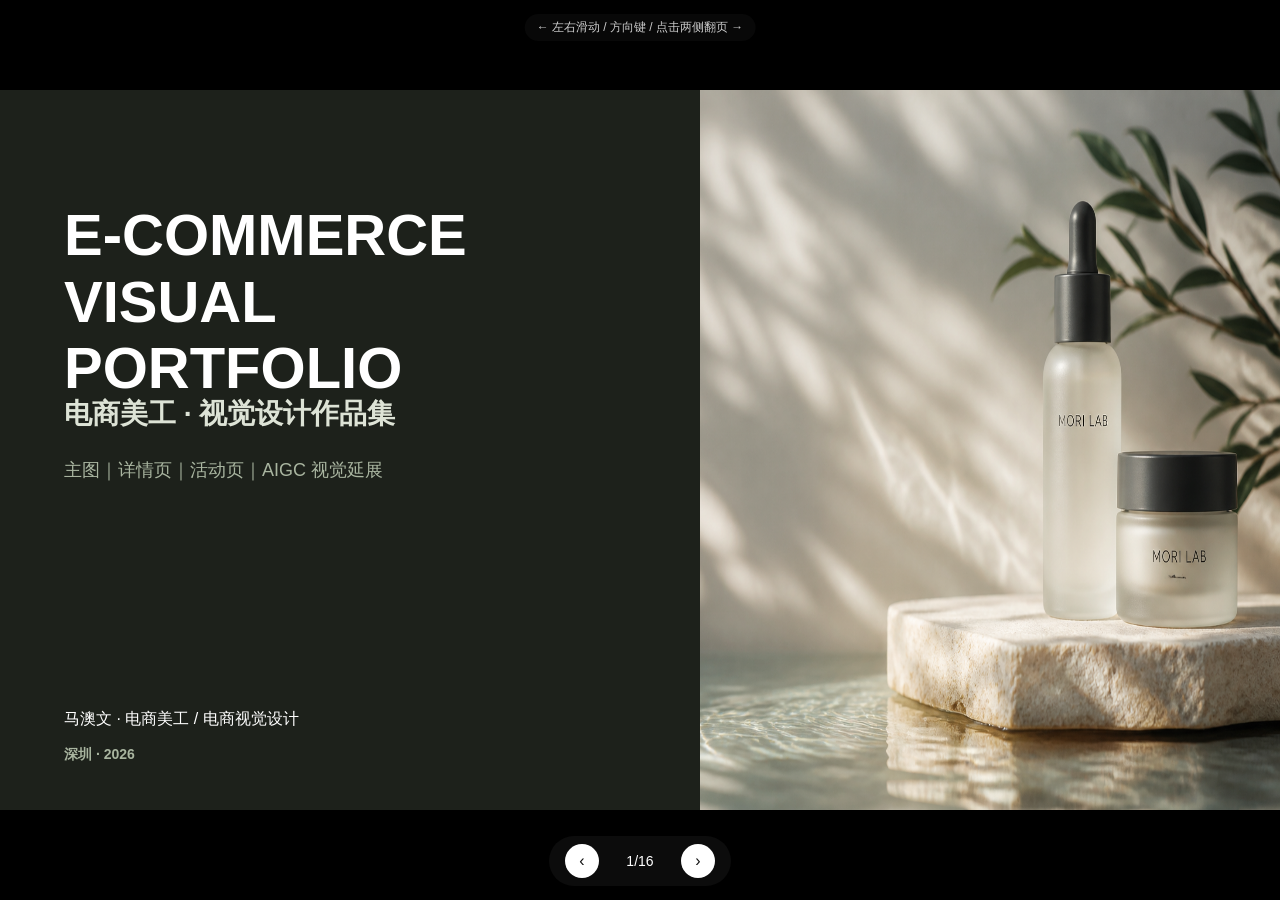
==== commit c60bd64a: "pptx: full exact replica + assets" ====
--- a/pptx.html
+++ b/pptx.html
@@ -10,7 +10,7 @@
 .stage{position:fixed;inset:0;display:flex;align-items:center;justify-content:center;background:#000}
 .page{position:absolute;width:1280px;height:720px;transform:scale(var(--s));transform-origin:center center;background:#fff;overflow:hidden;display:none}
 .page.on{display:block}
-.el{position:absolute;overflow:hidden}
+.el{position:absolute}
 .el img{width:100%;height:100%;object-fit:fill;display:block}
 .bar{position:fixed;bottom:14px;left:50%;transform:translateX(-50%);z-index:50;display:flex;align-items:center;gap:14px;background:rgba(20,20,20,.6);backdrop-filter:blur(6px);padding:8px 16px;border-radius:30px;color:#fff;font-size:14px}
 .bar button{background:#fff;color:#111;border:0;width:34px;height:34px;border-radius:50%;font-size:16px;cursor:pointer}
